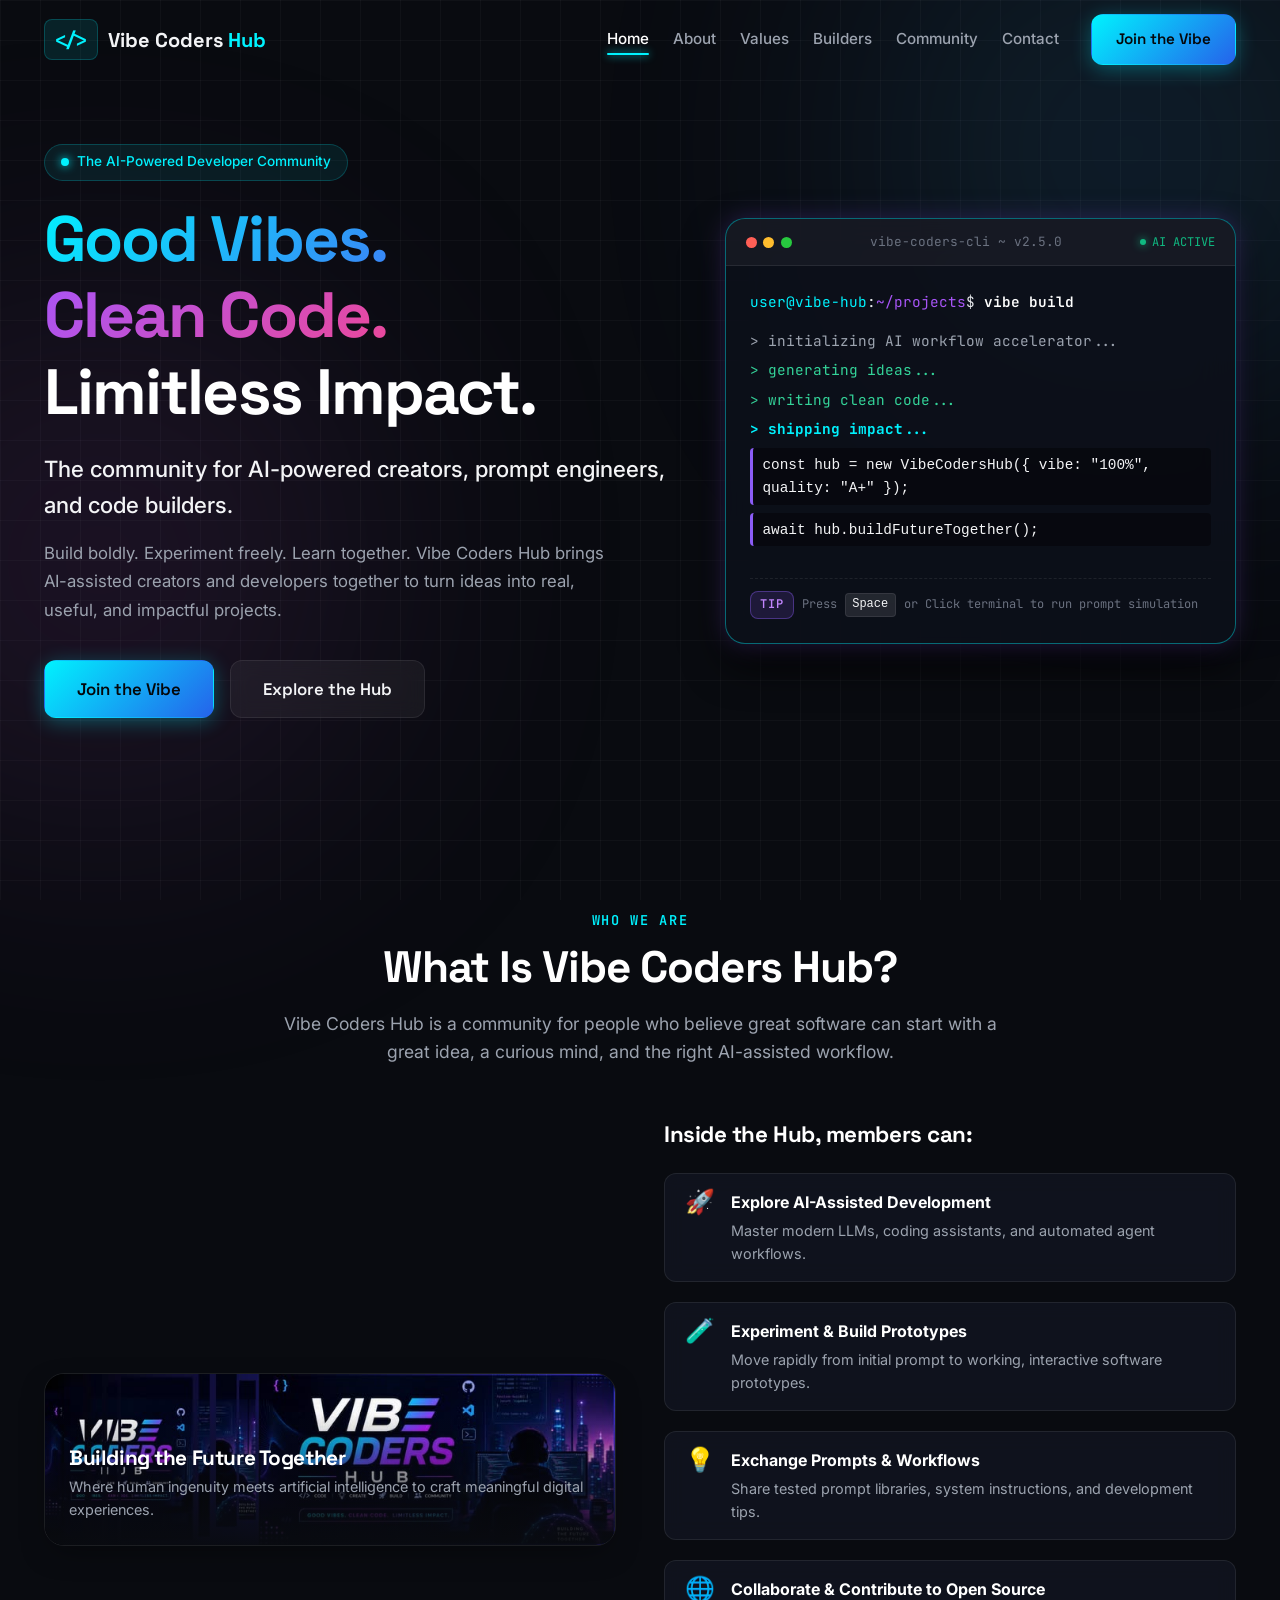
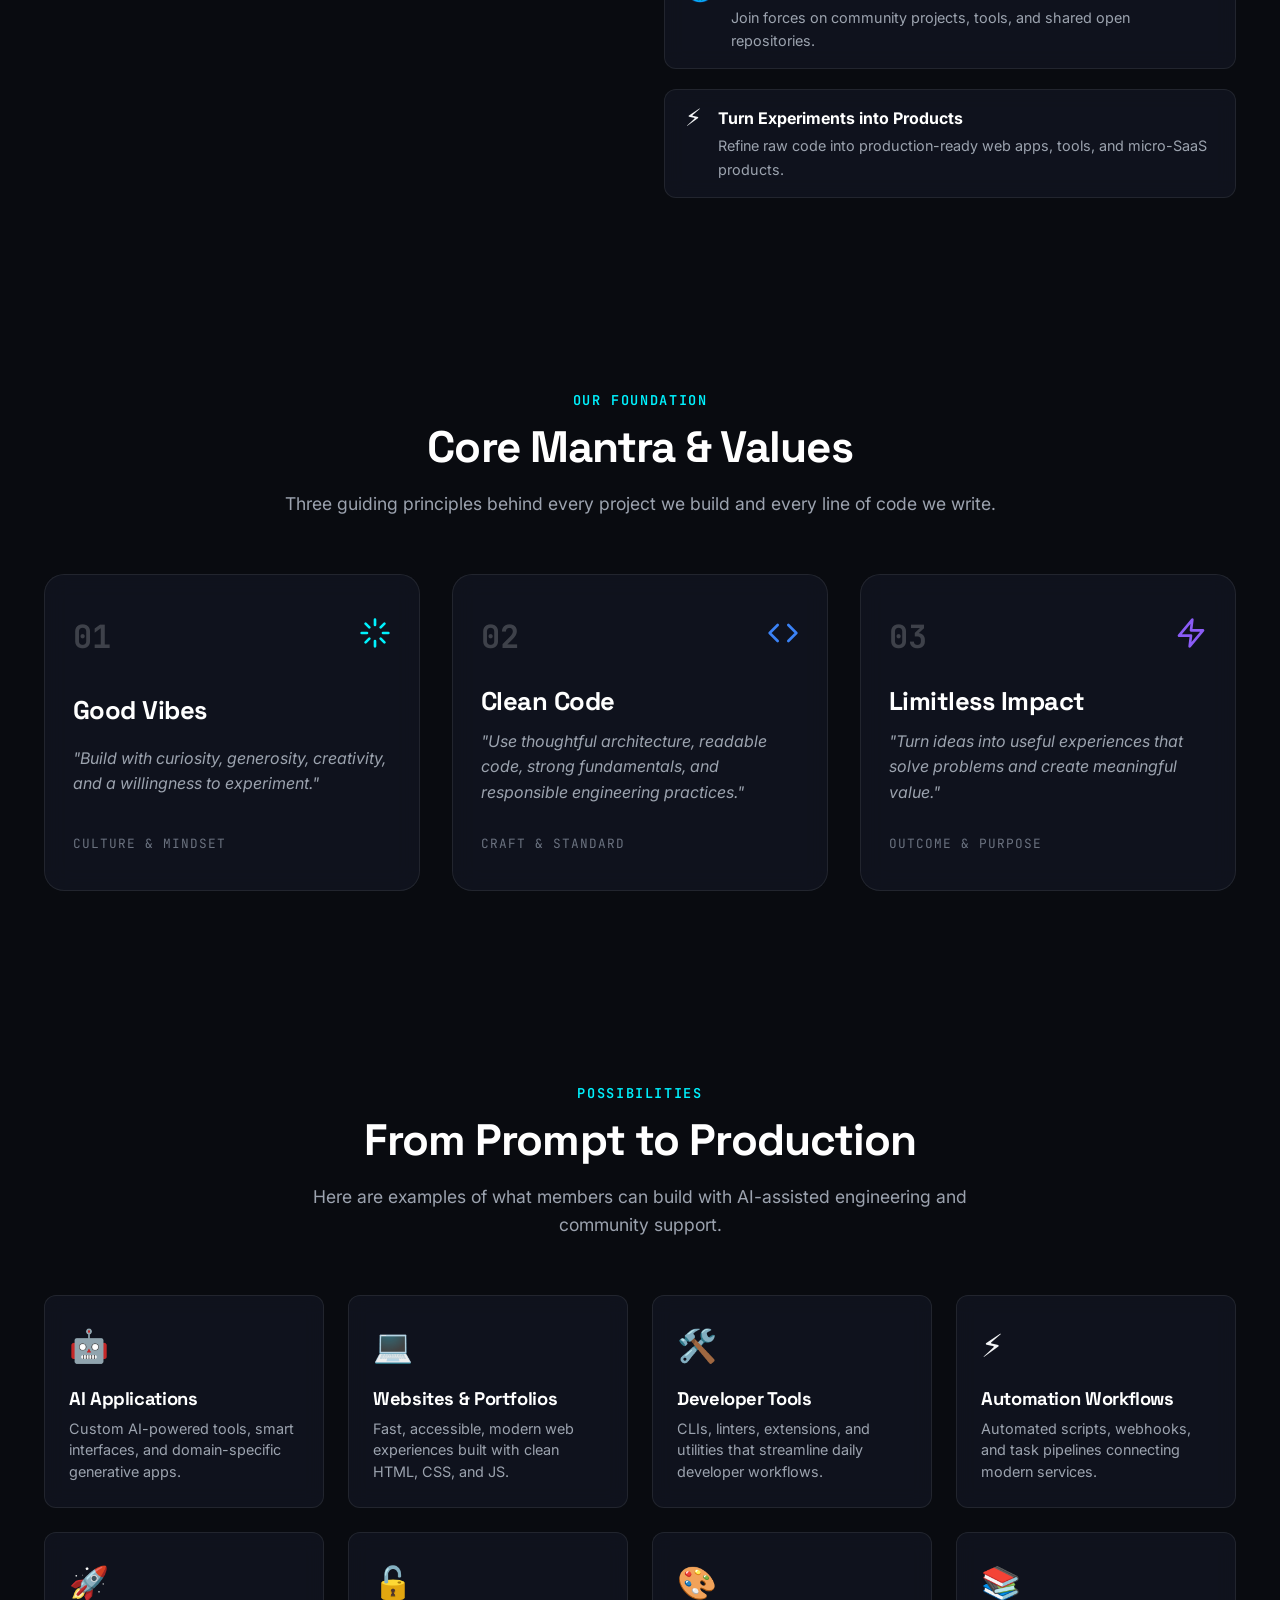
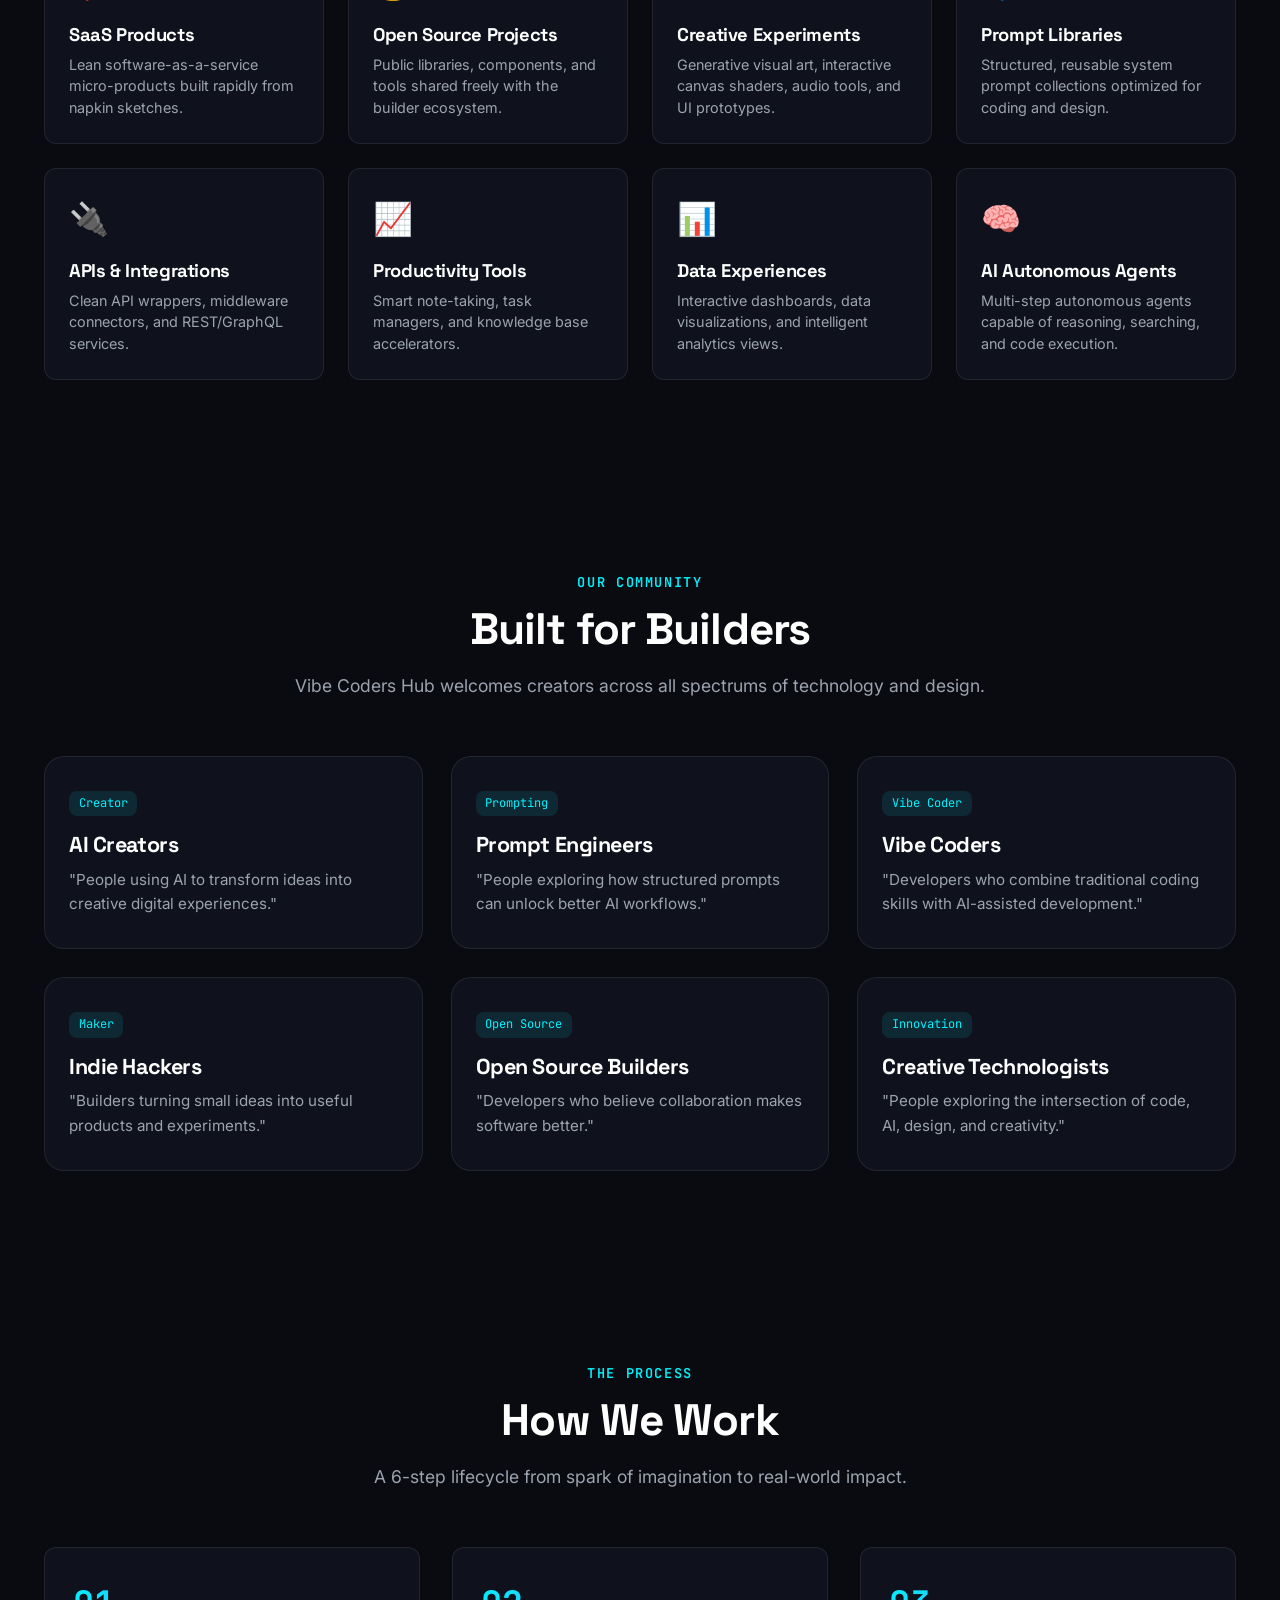
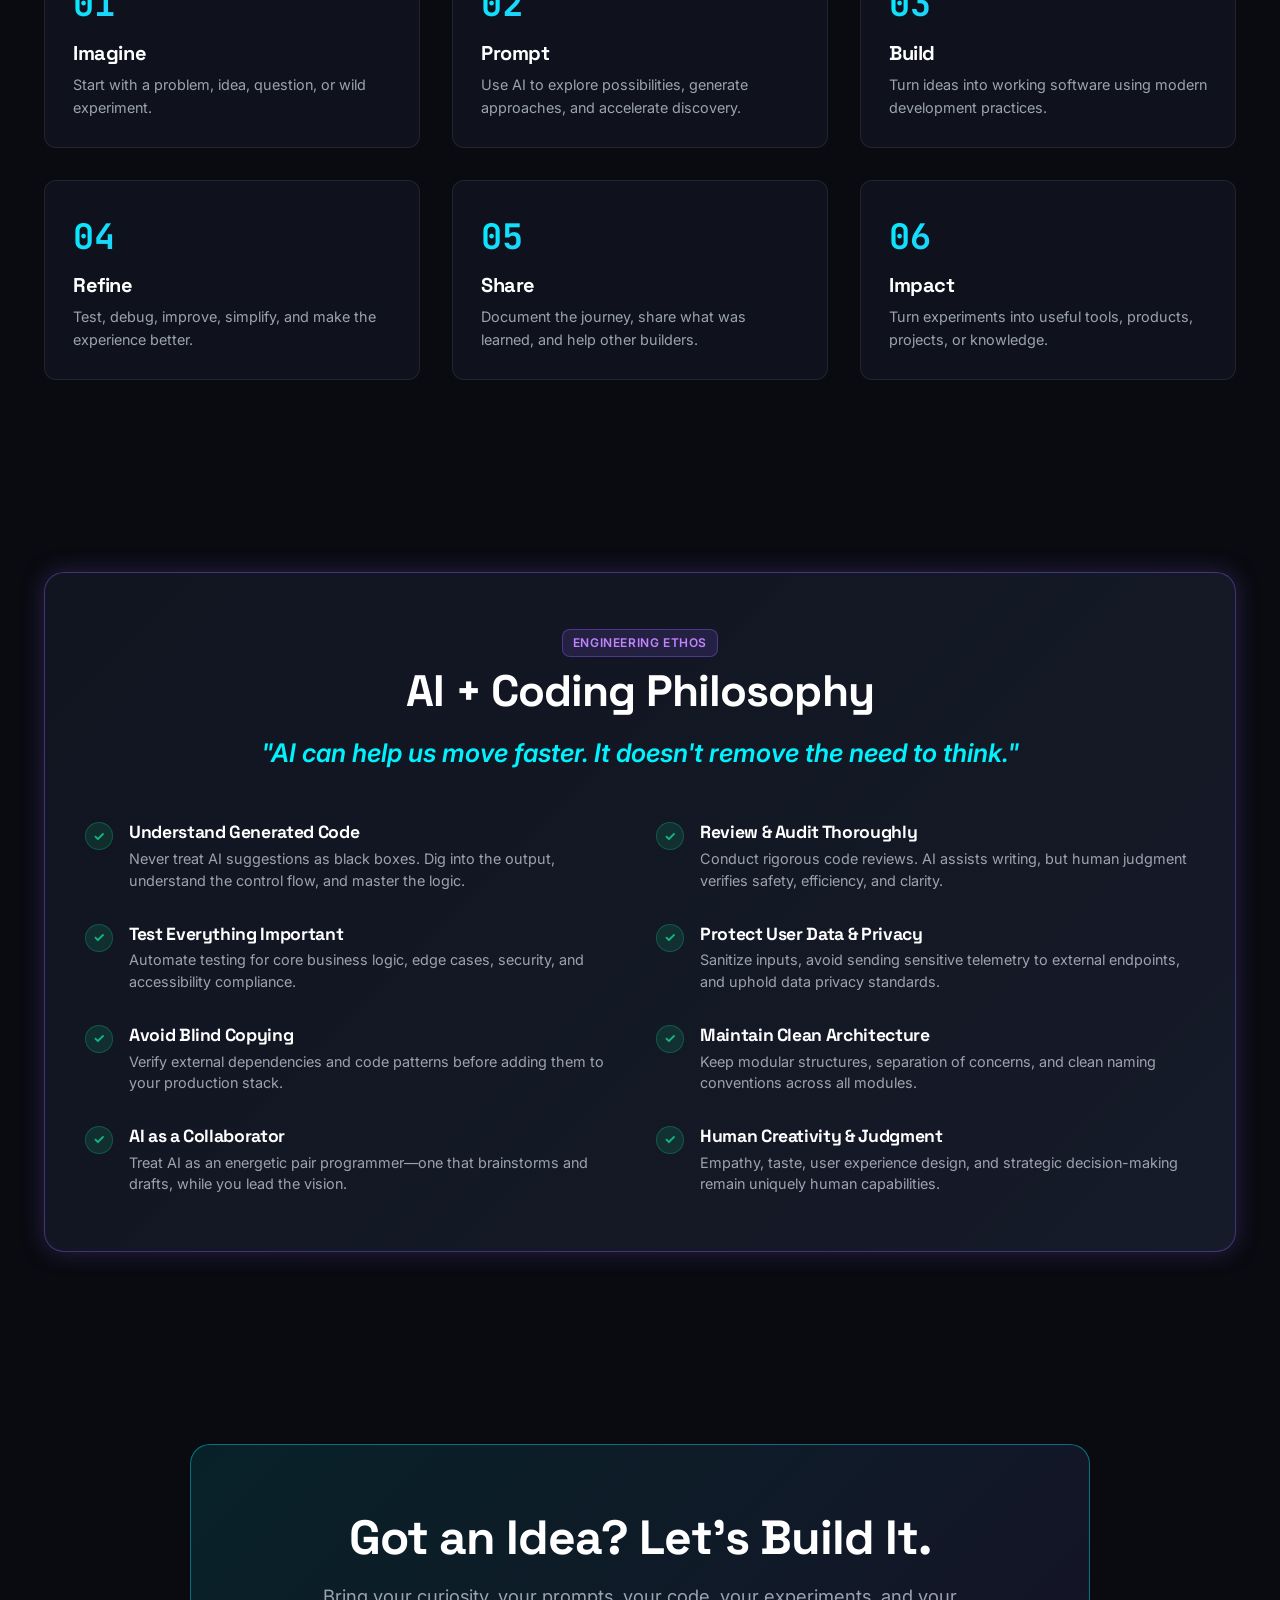
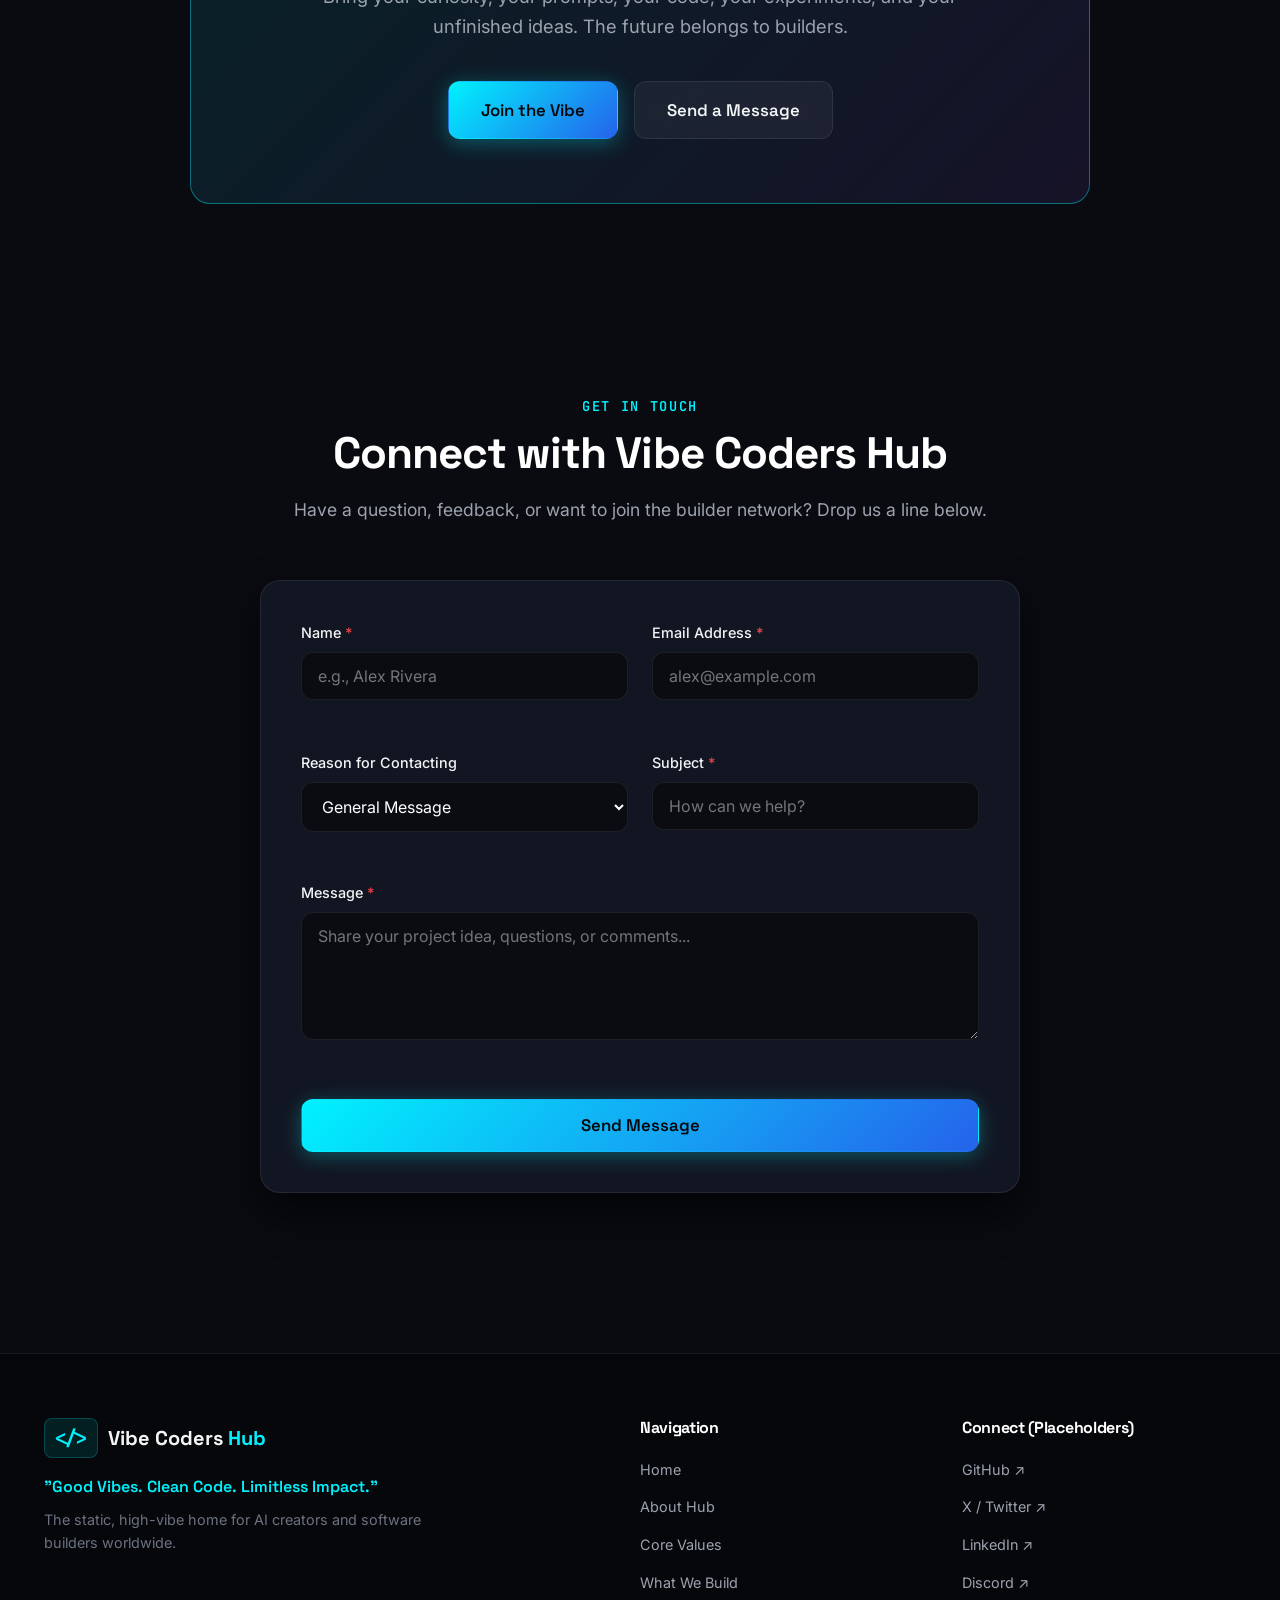
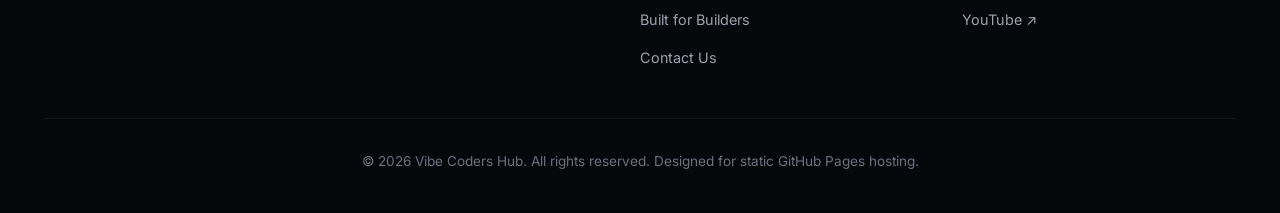
==== index.html @ 576fcf51 "feat: build responsive single-page website for Vibe Coders Hub Co-authored-by: joemrnice <148826159+" ====
<!DOCTYPE html>
<html lang="en">
<head>
  <meta charset="UTF-8">
  <meta name="viewport" content="width=device-width, initial-scale=1.0">

  <!-- Primary Meta Tags -->
  <title>Vibe Coders Hub — Good Vibes. Clean Code. Limitless Impact.</title>
  <meta name="title" content="Vibe Coders Hub — Good Vibes. Clean Code. Limitless Impact.">
  <meta name="description" content="Vibe Coders Hub is a community for AI-powered creators, prompt engineers, and code builders turning ideas into real-world digital projects.">
  <meta name="keywords" content="Vibe Coders Hub, AI developers, prompt engineers, vibe coding, AI creators, software builders, indie hackers, open source">
  <meta name="author" content="Vibe Coders Hub">
  <meta name="theme-color" content="#0d0f17">

  <!-- Canonical URL Placeholder -->
  <link rel="canonical" href="https://yourusername.github.io/vibe-coders-hub/">

  <!-- Open Graph / Facebook -->
  <meta property="og:type" content="website">
  <meta property="og:url" content="https://yourusername.github.io/vibe-coders-hub/">
  <meta property="og:title" content="Vibe Coders Hub — Good Vibes. Clean Code. Limitless Impact.">
  <meta property="og:description" content="Vibe Coders Hub is a community for AI-powered creators, prompt engineers, and code builders turning ideas into real-world digital projects.">
  <meta property="og:image" content="assets/images/coders.jpg">

  <!-- Twitter -->
  <meta property="twitter:card" content="summary_large_image">
  <meta property="twitter:url" content="https://yourusername.github.io/vibe-coders-hub/">
  <meta property="twitter:title" content="Vibe Coders Hub — Good Vibes. Clean Code. Limitless Impact.">
  <meta property="twitter:description" content="Vibe Coders Hub is a community for AI-powered creators, prompt engineers, and code builders turning ideas into real-world digital projects.">
  <meta property="twitter:image" content="assets/images/coders.jpg">

  <!-- Favicon -->
  <link rel="icon" type="image/svg+xml" href="assets/favicon/favicon.svg">

  <!-- Google Fonts: Space Grotesk, Inter, JetBrains Mono -->
  <link rel="preconnect" href="https://fonts.googleapis.com">
  <link rel="preconnect" href="https://fonts.gstatic.com" crossorigin>
  <link href="https://fonts.googleapis.com/css2?family=Inter:wght@300;400;500;600;700&family=JetBrains+Mono:wght@400;500;700&family=Space+Grotesk:wght@500;600;700&display=swap" rel="stylesheet">

  <!-- Main Stylesheet -->
  <link rel="stylesheet" href="css/style.css">
</head>
<body>
  <!-- Dynamic Background Grid & Ambient Glows -->
  <div class="bg-grid-overlay" aria-hidden="true"></div>
  <div class="glow-sphere glow-sphere-1" aria-hidden="true"></div>
  <div class="glow-sphere glow-sphere-2" aria-hidden="true"></div>

  <!-- Header / Navigation -->
  <header class="site-header" id="header">
    <div class="container nav-container">
      <a href="#home" class="brand-logo" aria-label="Vibe Coders Hub Home">
        <span class="logo-symbol">&lt;/&gt;</span>
        <span class="logo-text">Vibe Coders <span class="accent-text">Hub</span></span>
      </a>

      <button class="mobile-menu-toggle" id="menu-toggle" aria-expanded="false" aria-controls="main-nav" aria-label="Toggle navigation menu">
        <span class="hamburger-line"></span>
        <span class="hamburger-line"></span>
        <span class="hamburger-line"></span>
      </button>

      <nav class="main-nav" id="main-nav" aria-label="Main Navigation">
        <ul class="nav-list">
          <li><a href="#home" class="nav-link active">Home</a></li>
          <li><a href="#about" class="nav-link">About</a></li>
          <li><a href="#values" class="nav-link">Values</a></li>
          <li><a href="#builders" class="nav-link">Builders</a></li>
          <li><a href="#community" class="nav-link">Community</a></li>
          <li><a href="#contact" class="nav-link">Contact</a></li>
        </ul>
        <a href="#contact" class="btn btn-primary nav-cta">Join the Vibe</a>
      </nav>
    </div>
  </header>

  <main>
    <!-- Section 1: Hero -->
    <section class="hero-section" id="home">
      <div class="container hero-container">
        <div class="hero-content">
          <div class="badge-pill">
            <span class="badge-dot"></span>
            <span>The AI-Powered Developer Community</span>
          </div>
          <h1 class="hero-title">
            <span class="gradient-text">Good Vibes.</span><br>
            <span class="gradient-text-alt">Clean Code.</span><br>
            <span class="white-text">Limitless Impact.</span>
          </h1>
          <p class="hero-subheadline">
            The community for AI-powered creators, prompt engineers, and code builders.
          </p>
          <p class="hero-description">
            Build boldly. Experiment freely. Learn together. Vibe Coders Hub brings AI-assisted creators and developers together to turn ideas into real, useful, and impactful projects.
          </p>
          <div class="hero-actions">
            <a href="#contact" class="btn btn-primary btn-lg">Join the Vibe</a>
            <a href="#about" class="btn btn-secondary btn-lg">Explore the Hub</a>
          </div>
        </div>

        <div class="hero-visual">
          <div class="terminal-window" id="terminal-window">
            <div class="terminal-header">
              <div class="terminal-dots">
                <span class="dot dot-red"></span>
                <span class="dot dot-yellow"></span>
                <span class="dot dot-green"></span>
              </div>
              <div class="terminal-title">vibe-coders-cli ~ v2.5.0</div>
              <div class="terminal-status"><span class="pulse-icon"></span> AI ACTIVE</div>
            </div>
            <div class="terminal-body">
              <div class="terminal-line"><span class="prompt-user">user@vibe-hub</span>:<span class="prompt-path">~/projects</span>$ <span class="command-text" id="typed-command">vibe build</span></div>
              <div class="terminal-output" id="terminal-output">
                <p class="out-info">&gt; initializing AI workflow accelerator...</p>
                <p class="out-success">&gt; generating ideas...</p>
                <p class="out-success">&gt; writing clean code...</p>
                <p class="out-highlight">&gt; shipping impact...</p>
                <p class="out-code"><code>const hub = new VibeCodersHub({ vibe: "100%", quality: "A+" });</code></p>
                <p class="out-code"><code>await hub.buildFutureTogether();</code></p>
              </div>
              <div class="terminal-interactive-note">
                <span class="badge-tag">Tip</span> Press <kbd class="kbd">Space</kbd> or Click terminal to run prompt simulation
              </div>
            </div>
          </div>
        </div>
      </div>
    </section>

    <!-- Section 2: About / What Is Vibe Coders Hub? -->
    <section class="section about-section" id="about">
      <div class="container">
        <div class="section-header text-center">
          <span class="section-subtitle">WHO WE ARE</span>
          <h2 class="section-title">What Is Vibe Coders Hub?</h2>
          <p class="section-lead">
            Vibe Coders Hub is a community for people who believe great software can start with a great idea, a curious mind, and the right AI-assisted workflow.
          </p>
        </div>

        <div class="about-grid">
          <div class="about-banner-card">
            <img src="assets/images/coders.jpg" alt="Vibe Coders Hub community members building AI software together" class="about-image" loading="lazy">
            <div class="about-overlay-text">
              <h3>Building the Future Together</h3>
              <p>Where human ingenuity meets artificial intelligence to craft meaningful digital experiences.</p>
            </div>
          </div>

          <div class="about-features">
            <h3 class="about-features-title">Inside the Hub, members can:</h3>
            <ul class="features-list">
              <li class="feature-item">
                <span class="feature-icon" aria-hidden="true">🚀</span>
                <div>
                  <strong>Explore AI-Assisted Development</strong>
                  <p>Master modern LLMs, coding assistants, and automated agent workflows.</p>
                </div>
              </li>
              <li class="feature-item">
                <span class="feature-icon" aria-hidden="true">🧪</span>
                <div>
                  <strong>Experiment & Build Prototypes</strong>
                  <p>Move rapidly from initial prompt to working, interactive software prototypes.</p>
                </div>
              </li>
              <li class="feature-item">
                <span class="feature-icon" aria-hidden="true">💡</span>
                <div>
                  <strong>Exchange Prompts & Workflows</strong>
                  <p>Share tested prompt libraries, system instructions, and development tips.</p>
                </div>
              </li>
              <li class="feature-item">
                <span class="feature-icon" aria-hidden="true">🌐</span>
                <div>
                  <strong>Collaborate & Contribute to Open Source</strong>
                  <p>Join forces on community projects, tools, and shared open repositories.</p>
                </div>
              </li>
              <li class="feature-item">
                <span class="feature-icon" aria-hidden="true">⚡</span>
                <div>
                  <strong>Turn Experiments into Products</strong>
                  <p>Refine raw code into production-ready web apps, tools, and micro-SaaS products.</p>
                </div>
              </li>
            </ul>
          </div>
        </div>
      </div>
    </section>

    <!-- Section 3: Core Values -->
    <section class="section values-section" id="values">
      <div class="container">
        <div class="section-header text-center">
          <span class="section-subtitle">OUR FOUNDATION</span>
          <h2 class="section-title">Core Mantra & Values</h2>
          <p class="section-lead">Three guiding principles behind every project we build and every line of code we write.</p>
        </div>

        <div class="values-grid">
          <!-- Value 1: Good Vibes -->
          <div class="value-card value-vibes">
            <div class="value-card-header">
              <span class="value-number">01</span>
              <div class="value-icon-wrapper">
                <svg width="32" height="32" viewBox="0 0 24 24" fill="none" stroke="currentColor" stroke-width="2" stroke-linecap="round" stroke-linejoin="round" aria-hidden="true"><path d="M12 2v4M12 18v4M4.93 4.93l2.83 2.83M16.24 16.24l2.83 2.83M2 12h4M18 12h4M4.93 19.07l2.83-2.83M16.24 7.76l2.83-2.83"/></svg>
              </div>
            </div>
            <h3 class="value-title">Good Vibes</h3>
            <p class="value-description">
              "Build with curiosity, generosity, creativity, and a willingness to experiment."
            </p>
            <div class="value-tag">Culture & Mindset</div>
          </div>

          <!-- Value 2: Clean Code -->
          <div class="value-card value-code">
            <div class="value-card-header">
              <span class="value-number">02</span>
              <div class="value-icon-wrapper">
                <svg width="32" height="32" viewBox="0 0 24 24" fill="none" stroke="currentColor" stroke-width="2" stroke-linecap="round" stroke-linejoin="round" aria-hidden="true"><polyline points="16 18 22 12 16 6"/><polyline points="8 6 2 12 8 18"/></svg>
              </div>
            </div>
            <h3 class="value-title">Clean Code</h3>
            <p class="value-description">
              "Use thoughtful architecture, readable code, strong fundamentals, and responsible engineering practices."
            </p>
            <div class="value-tag">Craft & Standard</div>
          </div>

          <!-- Value 3: Limitless Impact -->
          <div class="value-card value-impact">
            <div class="value-card-header">
              <span class="value-number">03</span>
              <div class="value-icon-wrapper">
                <svg width="32" height="32" viewBox="0 0 24 24" fill="none" stroke="currentColor" stroke-width="2" stroke-linecap="round" stroke-linejoin="round" aria-hidden="true"><polygon points="13 2 3 14 12 14 11 22 21 10 12 10 13 2"/></svg>
              </div>
            </div>
            <h3 class="value-title">Limitless Impact</h3>
            <p class="value-description">
              "Turn ideas into useful experiences that solve problems and create meaningful value."
            </p>
            <div class="value-tag">Outcome & Purpose</div>
          </div>
        </div>
      </div>
    </section>

    <!-- Section 4: What We Build -->
    <section class="section build-section" id="what-we-build">
      <div class="container">
        <div class="section-header text-center">
          <span class="section-subtitle">POSSIBILITIES</span>
          <h2 class="section-title">From Prompt to Production</h2>
          <p class="section-lead">Here are examples of what members can build with AI-assisted engineering and community support.</p>
        </div>

        <div class="build-grid">
          <div class="build-card">
            <span class="build-icon">🤖</span>
            <h3 class="build-title">AI Applications</h3>
            <p class="build-desc">Custom AI-powered tools, smart interfaces, and domain-specific generative apps.</p>
          </div>

          <div class="build-card">
            <span class="build-icon">💻</span>
            <h3 class="build-title">Websites & Portfolios</h3>
            <p class="build-desc">Fast, accessible, modern web experiences built with clean HTML, CSS, and JS.</p>
          </div>

          <div class="build-card">
            <span class="build-icon">🛠️</span>
            <h3 class="build-title">Developer Tools</h3>
            <p class="build-desc">CLIs, linters, extensions, and utilities that streamline daily developer workflows.</p>
          </div>

          <div class="build-card">
            <span class="build-icon">⚡</span>
            <h3 class="build-title">Automation Workflows</h3>
            <p class="build-desc">Automated scripts, webhooks, and task pipelines connecting modern services.</p>
          </div>

          <div class="build-card">
            <span class="build-icon">🚀</span>
            <h3 class="build-title">SaaS Products</h3>
            <p class="build-desc">Lean software-as-a-service micro-products built rapidly from napkin sketches.</p>
          </div>

          <div class="build-card">
            <span class="build-icon">🔓</span>
            <h3 class="build-title">Open Source Projects</h3>
            <p class="build-desc">Public libraries, components, and tools shared freely with the builder ecosystem.</p>
          </div>

          <div class="build-card">
            <span class="build-icon">🎨</span>
            <h3 class="build-title">Creative Experiments</h3>
            <p class="build-desc">Generative visual art, interactive canvas shaders, audio tools, and UI prototypes.</p>
          </div>

          <div class="build-card">
            <span class="build-icon">📚</span>
            <h3 class="build-title">Prompt Libraries</h3>
            <p class="build-desc">Structured, reusable system prompt collections optimized for coding and design.</p>
          </div>

          <div class="build-card">
            <span class="build-icon">🔌</span>
            <h3 class="build-title">APIs & Integrations</h3>
            <p class="build-desc">Clean API wrappers, middleware connectors, and REST/GraphQL services.</p>
          </div>

          <div class="build-card">
            <span class="build-icon">📈</span>
            <h3 class="build-title">Productivity Tools</h3>
            <p class="build-desc">Smart note-taking, task managers, and knowledge base accelerators.</p>
          </div>

          <div class="build-card">
            <span class="build-icon">📊</span>
            <h3 class="build-title">Data Experiences</h3>
            <p class="build-desc">Interactive dashboards, data visualizations, and intelligent analytics views.</p>
          </div>

          <div class="build-card">
            <span class="build-icon">🧠</span>
            <h3 class="build-title">AI Autonomous Agents</h3>
            <p class="build-desc">Multi-step autonomous agents capable of reasoning, searching, and code execution.</p>
          </div>
        </div>
      </div>
    </section>

    <!-- Section 5: Who Is It For? / Community Personas -->
    <section class="section personas-section" id="builders">
      <div class="container">
        <div class="section-header text-center">
          <span class="section-subtitle">OUR COMMUNITY</span>
          <h2 class="section-title">Built for Builders</h2>
          <p class="section-lead">Vibe Coders Hub welcomes creators across all spectrums of technology and design.</p>
        </div>

        <div class="personas-grid">
          <div class="persona-card">
            <div class="persona-badge">Creator</div>
            <h3 class="persona-title">AI Creators</h3>
            <p class="persona-desc">"People using AI to transform ideas into creative digital experiences."</p>
          </div>

          <div class="persona-card">
            <div class="persona-badge">Prompting</div>
            <h3 class="persona-title">Prompt Engineers</h3>
            <p class="persona-desc">"People exploring how structured prompts can unlock better AI workflows."</p>
          </div>

          <div class="persona-card">
            <div class="persona-badge">Vibe Coder</div>
            <h3 class="persona-title">Vibe Coders</h3>
            <p class="persona-desc">"Developers who combine traditional coding skills with AI-assisted development."</p>
          </div>

          <div class="persona-card">
            <div class="persona-badge">Maker</div>
            <h3 class="persona-title">Indie Hackers</h3>
            <p class="persona-desc">"Builders turning small ideas into useful products and experiments."</p>
          </div>

          <div class="persona-card">
            <div class="persona-badge">Open Source</div>
            <h3 class="persona-title">Open Source Builders</h3>
            <p class="persona-desc">"Developers who believe collaboration makes software better."</p>
          </div>

          <div class="persona-card">
            <div class="persona-badge">Innovation</div>
            <h3 class="persona-title">Creative Technologists</h3>
            <p class="persona-desc">"People exploring the intersection of code, AI, design, and creativity."</p>
          </div>
        </div>
      </div>
    </section>

    <!-- Section 6: How We Work / Workflow -->
    <section class="section workflow-section" id="workflow">
      <div class="container">
        <div class="section-header text-center">
          <span class="section-subtitle">THE PROCESS</span>
          <h2 class="section-title">How We Work</h2>
          <p class="section-lead">A 6-step lifecycle from spark of imagination to real-world impact.</p>
        </div>

        <div class="workflow-timeline">
          <div class="workflow-step">
            <div class="step-num">01</div>
            <div class="step-content">
              <h3 class="step-title">Imagine</h3>
              <p class="step-desc">Start with a problem, idea, question, or wild experiment.</p>
            </div>
          </div>

          <div class="workflow-step">
            <div class="step-num">02</div>
            <div class="step-content">
              <h3 class="step-title">Prompt</h3>
              <p class="step-desc">Use AI to explore possibilities, generate approaches, and accelerate discovery.</p>
            </div>
          </div>

          <div class="workflow-step">
            <div class="step-num">03</div>
            <div class="step-content">
              <h3 class="step-title">Build</h3>
              <p class="step-desc">Turn ideas into working software using modern development practices.</p>
            </div>
          </div>

          <div class="workflow-step">
            <div class="step-num">04</div>
            <div class="step-content">
              <h3 class="step-title">Refine</h3>
              <p class="step-desc">Test, debug, improve, simplify, and make the experience better.</p>
            </div>
          </div>

          <div class="workflow-step">
            <div class="step-num">05</div>
            <div class="step-content">
              <h3 class="step-title">Share</h3>
              <p class="step-desc">Document the journey, share what was learned, and help other builders.</p>
            </div>
          </div>

          <div class="workflow-step">
            <div class="step-num">06</div>
            <div class="step-content">
              <h3 class="step-title">Impact</h3>
              <p class="step-desc">Turn experiments into useful tools, products, projects, or knowledge.</p>
            </div>
          </div>
        </div>
      </div>
    </section>

    <!-- Section 7: AI + Coding Philosophy -->
    <section class="section philosophy-section" id="philosophy">
      <div class="container">
        <div class="philosophy-box">
          <div class="philosophy-header text-center">
            <span class="badge-tag">ENGINEERING ETHOS</span>
            <h2 class="section-title mt-2">AI + Coding Philosophy</h2>
            <p class="philosophy-quote">"AI can help us move faster. It doesn't remove the need to think."</p>
          </div>

          <div class="philosophy-principles-grid">
            <div class="principle-item">
              <span class="principle-check">✓</span>
              <div>
                <h4>Understand Generated Code</h4>
                <p>Never treat AI suggestions as black boxes. Dig into the output, understand the control flow, and master the logic.</p>
              </div>
            </div>

            <div class="principle-item">
              <span class="principle-check">✓</span>
              <div>
                <h4>Review & Audit Thoroughly</h4>
                <p>Conduct rigorous code reviews. AI assists writing, but human judgment verifies safety, efficiency, and clarity.</p>
              </div>
            </div>

            <div class="principle-item">
              <span class="principle-check">✓</span>
              <div>
                <h4>Test Everything Important</h4>
                <p>Automate testing for core business logic, edge cases, security, and accessibility compliance.</p>
              </div>
            </div>

            <div class="principle-item">
              <span class="principle-check">✓</span>
              <div>
                <h4>Protect User Data & Privacy</h4>
                <p>Sanitize inputs, avoid sending sensitive telemetry to external endpoints, and uphold data privacy standards.</p>
              </div>
            </div>

            <div class="principle-item">
              <span class="principle-check">✓</span>
              <div>
                <h4>Avoid Blind Copying</h4>
                <p>Verify external dependencies and code patterns before adding them to your production stack.</p>
              </div>
            </div>

            <div class="principle-item">
              <span class="principle-check">✓</span>
              <div>
                <h4>Maintain Clean Architecture</h4>
                <p>Keep modular structures, separation of concerns, and clean naming conventions across all modules.</p>
              </div>
            </div>

            <div class="principle-item">
              <span class="principle-check">✓</span>
              <div>
                <h4>AI as a Collaborator</h4>
                <p>Treat AI as an energetic pair programmer—one that brainstorms and drafts, while you lead the vision.</p>
              </div>
            </div>

            <div class="principle-item">
              <span class="principle-check">✓</span>
              <div>
                <h4>Human Creativity & Judgment</h4>
                <p>Empathy, taste, user experience design, and strategic decision-making remain uniquely human capabilities.</p>
              </div>
            </div>
          </div>
        </div>
      </div>
    </section>

    <!-- Section 8: Community CTA -->
    <section class="section community-cta-section" id="community">
      <div class="container text-center">
        <div class="community-cta-card">
          <h2 class="cta-title">Got an Idea? Let's Build It.</h2>
          <p class="cta-lead">
            Bring your curiosity, your prompts, your code, your experiments, and your unfinished ideas. The future belongs to builders.
          </p>
          <div class="cta-buttons">
            <a href="#contact" class="btn btn-primary btn-lg">Join the Vibe</a>
            <a href="#contact" class="btn btn-secondary btn-lg">Send a Message</a>
          </div>
        </div>
      </div>
    </section>

    <!-- Section 9: Contact / Message Form -->
    <section class="section contact-section" id="contact">
      <div class="container">
        <div class="section-header text-center">
          <span class="section-subtitle">GET IN TOUCH</span>
          <h2 class="section-title">Connect with Vibe Coders Hub</h2>
          <p class="section-lead">Have a question, feedback, or want to join the builder network? Drop us a line below.</p>
        </div>

        <div class="contact-card-wrapper">
          <form class="contact-form" id="contact-form" action="https://formspree.io/f/YOUR_FORM_ID" method="POST" novalidate>
            <!-- Formspree Spam Protection Honeypot -->
            <input type="text" name="_gotcha" tabindex="-1" autocomplete="off" class="honeypot-field" aria-hidden="true">

            <div class="form-grid">
              <div class="form-group">
                <label for="name" class="form-label">Name <span class="required-star">*</span></label>
                <input type="text" id="name" name="name" class="form-input" placeholder="e.g., Alex Rivera" required aria-required="true">
                <span class="error-msg" id="name-error" aria-live="polite"></span>
              </div>

              <div class="form-group">
                <label for="email" class="form-label">Email Address <span class="required-star">*</span></label>
                <input type="email" id="email" name="email" class="form-input" placeholder="alex@example.com" required aria-required="true">
                <span class="error-msg" id="email-error" aria-live="polite"></span>
              </div>
            </div>

            <div class="form-grid">
              <div class="form-group">
                <label for="reason" class="form-label">Reason for Contacting</label>
                <select id="reason" name="reason" class="form-select">
                  <option value="General Message" selected>General Message</option>
                  <option value="Community">Community Inquiry</option>
                  <option value="Collaboration">Collaboration</option>
                  <option value="Project">Project Idea / Feedback</option>
                  <option value="Partnership">Partnership</option>
                  <option value="Other">Other</option>
                </select>
              </div>

              <div class="form-group">
                <label for="subject" class="form-label">Subject <span class="required-star">*</span></label>
                <input type="text" id="subject" name="subject" class="form-input" placeholder="How can we help?" required aria-required="true">
                <span class="error-msg" id="subject-error" aria-live="polite"></span>
              </div>
            </div>

            <div class="form-group">
              <label for="message" class="form-label">Message <span class="required-star">*</span></label>
              <textarea id="message" name="message" rows="5" class="form-textarea" placeholder="Share your project idea, questions, or comments..." required aria-required="true"></textarea>
              <span class="error-msg" id="message-error" aria-live="polite"></span>
            </div>

            <div class="form-submit-row">
              <button type="submit" class="btn btn-primary btn-lg btn-block" id="submit-btn">
                <span class="btn-text">Send Message</span>
                <span class="spinner" aria-hidden="true"></span>
              </button>
            </div>

            <!-- Form Status Alerts -->
            <div class="form-status form-status-success" id="form-success" role="alert" style="display: none;">
              <svg width="24" height="24" viewBox="0 0 24 24" fill="none" stroke="currentColor" stroke-width="2" class="status-icon"><path d="M22 11.08V12a10 10 0 1 1-5.93-9.14"/><polyline points="22 4 12 14.01 9 11.01"/></svg>
              <span>Message received! Thanks for reaching out — we'll be in touch soon.</span>
            </div>

            <div class="form-status form-status-error" id="form-error" role="alert" style="display: none;">
              <svg width="24" height="24" viewBox="0 0 24 24" fill="none" stroke="currentColor" stroke-width="2" class="status-icon"><circle cx="12" cy="12" r="10"/><line x1="12" y1="8" x2="12" y2="12"/><line x1="12" y1="16" x2="12.01" y2="16"/></svg>
              <span id="form-error-text">Unable to send message right now. Please check your network connection or try again.</span>
            </div>
          </form>
        </div>
      </div>
    </section>
  </main>

  <!-- Footer -->
  <footer class="site-footer">
    <div class="container">
      <div class="footer-top">
        <div class="footer-brand">
          <a href="#home" class="brand-logo" aria-label="Vibe Coders Hub Home">
            <span class="logo-symbol">&lt;/&gt;</span>
            <span class="logo-text">Vibe Coders <span class="accent-text">Hub</span></span>
          </a>
          <p class="footer-tagline">"Good Vibes. Clean Code. Limitless Impact."</p>
          <p class="footer-subtext">The static, high-vibe home for AI creators and software builders worldwide.</p>
        </div>

        <div class="footer-links-group">
          <h4 class="footer-heading">Navigation</h4>
          <ul class="footer-links">
            <li><a href="#home">Home</a></li>
            <li><a href="#about">About Hub</a></li>
            <li><a href="#values">Core Values</a></li>
            <li><a href="#what-we-build">What We Build</a></li>
            <li><a href="#builders">Built for Builders</a></li>
            <li><a href="#contact">Contact Us</a></li>
          </ul>
        </div>

        <div class="footer-links-group">
          <h4 class="footer-heading">Connect (Placeholders)</h4>
          <ul class="footer-links">
            <li><a href="https://github.com" target="_blank" rel="noopener noreferrer">GitHub ↗</a></li>
            <li><a href="https://x.com" target="_blank" rel="noopener noreferrer">X / Twitter ↗</a></li>
            <li><a href="https://linkedin.com" target="_blank" rel="noopener noreferrer">LinkedIn ↗</a></li>
            <li><a href="https://discord.com" target="_blank" rel="noopener noreferrer">Discord ↗</a></li>
            <li><a href="https://youtube.com" target="_blank" rel="noopener noreferrer">YouTube ↗</a></li>
          </ul>
        </div>
      </div>

      <div class="footer-bottom text-center">
        <p>&copy; <span id="current-year">2025</span> Vibe Coders Hub. All rights reserved. Designed for static GitHub Pages hosting.</p>
      </div>
    </div>
  </footer>

  <!-- Main JavaScript File -->
  <script src="js/script.js" defer></script>
</body>
</html>
---- css/style.css ----
/* ==========================================================================
   Vibe Coders Hub — Production CSS Architecture
   Theme: Dark-first, Electric Cyan / Indigo / Purple Cyber Glow
   ========================================================================== */

/* --------------------------------------------------------------------------
   1. Design Tokens / Custom Properties
   -------------------------------------------------------------------------- */
:root {
  /* Color Palette */
  --bg-dark: #090b10;
  --bg-card: rgba(18, 22, 34, 0.75);
  --bg-card-hover: rgba(28, 34, 52, 0.85);
  --bg-card-solid: #121622;
  --bg-header: rgba(9, 11, 16, 0.85);

  --text-primary: #f3f4f6;
  --text-secondary: #9ca3af;
  --text-muted: #6b7280;

  --accent-cyan: #00f2fe;
  --accent-blue: #3b82f6;
  --accent-purple: #8b5cf6;
  --accent-pink: #ec4899;

  --border-subtle: rgba(255, 255, 255, 0.08);
  --border-active: rgba(0, 242, 254, 0.4);
  --border-purple: rgba(139, 92, 246, 0.4);

  /* Typography */
  --font-heading: 'Space Grotesk', system-ui, -apple-system, sans-serif;
  --font-body: 'Inter', system-ui, -apple-system, sans-serif;
  --font-mono: 'JetBrains Mono', monospace;

  /* Spacing & Layout */
  --container-max: 1240px;
  --header-height: 80px;
  --radius-sm: 8px;
  --radius-md: 12px;
  --radius-lg: 20px;
  --radius-full: 9999px;

  /* Shadows & Glows */
  --glow-cyan: 0 0 25px rgba(0, 242, 254, 0.25);
  --glow-purple: 0 0 25px rgba(139, 92, 246, 0.25);
  --glow-subtle: 0 10px 30px -10px rgba(0, 0, 0, 0.5);

  /* Transitions */
  --transition-fast: 0.2s cubic-bezier(0.4, 0, 0.2, 1);
  --transition-smooth: 0.35s cubic-bezier(0.4, 0, 0.2, 1);
}

/* --------------------------------------------------------------------------
   2. Reset & Core Base Styles
   -------------------------------------------------------------------------- */
*, *::before, *::after {
  box-sizing: border-box;
  margin: 0;
  padding: 0;
}

html {
  scroll-behavior: smooth;
  font-size: 16px;
  color-scheme: dark;
}

body {
  background-color: var(--bg-dark);
  color: var(--text-primary);
  font-family: var(--font-body);
  line-height: 1.6;
  overflow-x: hidden;
  -webkit-font-smoothing: antialiased;
  -moz-osx-font-smoothing: grayscale;
  min-height: 100vh;
  position: relative;
}

img {
  max-width: 100%;
  height: auto;
  display: block;
}

a {
  color: inherit;
  text-decoration: none;
  transition: color var(--transition-fast);
}

button, input, select, textarea {
  font-family: inherit;
  font-size: inherit;
}

/* Accessibility Focus States */
:focus-visible {
  outline: 2px solid var(--accent-cyan);
  outline-offset: 4px;
}

/* Typography Helpers */
h1, h2, h3, h4, h5, h6 {
  font-family: var(--font-heading);
  line-height: 1.2;
  letter-spacing: -0.02em;
}

.text-center { text-align: center; }
.mt-2 { margin-top: 0.5rem; }

.gradient-text {
  background: linear-gradient(135deg, var(--accent-cyan), var(--accent-blue));
  -webkit-background-clip: text;
  -webkit-text-fill-color: transparent;
}

.gradient-text-alt {
  background: linear-gradient(135deg, #a855f7, var(--accent-pink));
  -webkit-background-clip: text;
  -webkit-text-fill-color: transparent;
}

.white-text {
  color: #ffffff;
}

.accent-text {
  color: var(--accent-cyan);
}

/* Layout Container */
.container {
  width: 100%;
  max-width: var(--container-max);
  margin-left: auto;
  margin-right: auto;
  padding-left: 1.5rem;
  padding-right: 1.5rem;
}

/* Background Visual Effects */
.bg-grid-overlay {
  position: fixed;
  inset: 0;
  background-image:
    linear-gradient(to right, rgba(255, 255, 255, 0.03) 1px, transparent 1px),
    linear-gradient(to bottom, rgba(255, 255, 255, 0.03) 1px, transparent 1px);
  background-size: 40px 40px;
  pointer-events: none;
  z-index: -2;
}

.glow-sphere {
  position: fixed;
  width: 500px;
  height: 500px;
  border-radius: 50%;
  filter: blur(140px);
  opacity: 0.15;
  pointer-events: none;
  z-index: -1;
}

.glow-sphere-1 {
  top: -100px;
  right: -100px;
  background: radial-gradient(circle, var(--accent-cyan), var(--accent-purple));
}

.glow-sphere-2 {
  bottom: 10%;
  left: -150px;
  background: radial-gradient(circle, var(--accent-purple), var(--accent-pink));
}

/* --------------------------------------------------------------------------
   3. Buttons & Badges
   -------------------------------------------------------------------------- */
.btn {
  display: inline-flex;
  align-items: center;
  justify-content: center;
  padding: 0.75rem 1.5rem;
  font-family: var(--font-heading);
  font-weight: 600;
  font-size: 0.95rem;
  border-radius: var(--radius-md);
  border: 1px solid transparent;
  cursor: pointer;
  transition: all var(--transition-fast);
  white-space: nowrap;
}

.btn-primary {
  background: linear-gradient(135deg, var(--accent-cyan), #2563eb);
  color: #05070a;
  box-shadow: 0 4px 20px rgba(0, 242, 254, 0.3);
}

.btn-primary:hover {
  transform: translateY(-2px);
  box-shadow: 0 6px 28px rgba(0, 242, 254, 0.5);
  color: #000;
}

.btn-secondary {
  background: rgba(255, 255, 255, 0.05);
  color: var(--text-primary);
  border: 1px solid var(--border-subtle);
  backdrop-filter: blur(10px);
}

.btn-secondary:hover {
  background: rgba(255, 255, 255, 0.12);
  border-color: rgba(255, 255, 255, 0.25);
  transform: translateY(-2px);
}

.btn-lg {
  padding: 0.9rem 2rem;
  font-size: 1.05rem;
}

.btn-block {
  width: 100%;
}

.badge-pill {
  display: inline-flex;
  align-items: center;
  gap: 0.5rem;
  padding: 0.4rem 1rem;
  background: rgba(0, 242, 254, 0.08);
  border: 1px solid rgba(0, 242, 254, 0.2);
  border-radius: var(--radius-full);
  font-size: 0.85rem;
  color: var(--accent-cyan);
  font-weight: 500;
  margin-bottom: 1.25rem;
}

.badge-dot {
  width: 8px;
  height: 8px;
  background-color: var(--accent-cyan);
  border-radius: 50%;
  box-shadow: 0 0 10px var(--accent-cyan);
}

.badge-tag {
  display: inline-block;
  padding: 0.2rem 0.6rem;
  background: rgba(139, 92, 246, 0.15);
  border: 1px solid var(--border-purple);
  color: #c084fc;
  border-radius: var(--radius-sm);
  font-size: 0.75rem;
  font-weight: 600;
  text-transform: uppercase;
  letter-spacing: 0.05em;
}

/* --------------------------------------------------------------------------
   4. Header & Navigation
   -------------------------------------------------------------------------- */
.site-header {
  position: fixed;
  top: 0;
  left: 0;
  width: 100%;
  height: var(--header-height);
  z-index: 1000;
  transition: background-color var(--transition-fast), backdrop-filter var(--transition-fast), border-color var(--transition-fast);
  border-bottom: 1px solid transparent;
}

.site-header.scrolled {
  background-color: var(--bg-header);
  backdrop-filter: blur(16px);
  -webkit-backdrop-filter: blur(16px);
  border-bottom-color: var(--border-subtle);
  box-shadow: 0 10px 30px rgba(0, 0, 0, 0.5);
}

.nav-container {
  display: flex;
  align-items: center;
  justify-content: space-between;
  height: 100%;
}

.brand-logo {
  display: flex;
  align-items: center;
  gap: 0.6rem;
  font-family: var(--font-heading);
  font-weight: 700;
  font-size: 1.25rem;
}

.logo-symbol {
  font-family: var(--font-mono);
  color: var(--accent-cyan);
  background: rgba(0, 242, 254, 0.1);
  padding: 0.2rem 0.5rem;
  border-radius: var(--radius-sm);
  border: 1px solid rgba(0, 242, 254, 0.2);
}

.main-nav {
  display: flex;
  align-items: center;
  gap: 2rem;
}

.nav-list {
  display: flex;
  align-items: center;
  gap: 1.5rem;
  list-style: none;
}

.nav-link {
  font-size: 0.95rem;
  color: var(--text-secondary);
  font-weight: 500;
  position: relative;
  padding: 0.4rem 0;
}

.nav-link:hover, .nav-link.active {
  color: #ffffff;
}

.nav-link.active::after {
  content: '';
  position: absolute;
  bottom: 0;
  left: 0;
  width: 100%;
  height: 2px;
  background: var(--accent-cyan);
  border-radius: var(--radius-full);
  box-shadow: 0 0 8px var(--accent-cyan);
}

.mobile-menu-toggle {
  display: none;
  background: none;
  border: none;
  cursor: pointer;
  padding: 0.5rem;
  z-index: 1001;
}

.hamburger-line {
  display: block;
  width: 24px;
  height: 2px;
  margin: 5px 0;
  background-color: var(--text-primary);
  transition: all var(--transition-fast);
  border-radius: 2px;
}

/* --------------------------------------------------------------------------
   5. Hero Section & Terminal Visual
   -------------------------------------------------------------------------- */
.hero-section {
  padding-top: calc(var(--header-height) + 4rem);
  padding-bottom: 6rem;
  min-height: 90vh;
  display: flex;
  align-items: center;
}

.hero-container {
  display: grid;
  grid-template-columns: 1.1fr 0.9fr;
  gap: 3.5rem;
  align-items: center;
}

.hero-title {
  font-size: clamp(2.5rem, 5vw, 4.2rem);
  font-weight: 700;
  letter-spacing: -0.03em;
  margin-bottom: 1.25rem;
}

.hero-subheadline {
  font-size: clamp(1.15rem, 2vw, 1.4rem);
  color: var(--text-primary);
  font-weight: 500;
  margin-bottom: 1rem;
}

.hero-description {
  font-size: 1.05rem;
  color: var(--text-secondary);
  max-width: 580px;
  margin-bottom: 2.25rem;
  line-height: 1.7;
}

.hero-actions {
  display: flex;
  gap: 1rem;
  flex-wrap: wrap;
}

/* Developer Terminal Visual */
.terminal-window {
  background: rgba(13, 16, 26, 0.9);
  border: 1px solid var(--border-active);
  border-radius: var(--radius-lg);
  box-shadow: var(--glow-purple), 0 20px 40px rgba(0, 0, 0, 0.8);
  overflow: hidden;
  backdrop-filter: blur(20px);
  cursor: pointer;
  transition: border-color var(--transition-fast), transform var(--transition-fast);
}

.terminal-window:hover {
  border-color: var(--accent-cyan);
  transform: translateY(-4px);
}

.terminal-header {
  background: rgba(255, 255, 255, 0.04);
  padding: 0.8rem 1.25rem;
  display: flex;
  align-items: center;
  justify-content: space-between;
  border-bottom: 1px solid var(--border-subtle);
}

.terminal-dots {
  display: flex;
  gap: 0.4rem;
}

.dot {
  width: 11px;
  height: 11px;
  border-radius: 50%;
}

.dot-red { background-color: #ff5f56; }
.dot-yellow { background-color: #ffbd2e; }
.dot-green { background-color: #27c93f; }

.terminal-title {
  font-family: var(--font-mono);
  font-size: 0.8rem;
  color: var(--text-muted);
}

.terminal-status {
  font-family: var(--font-mono);
  font-size: 0.75rem;
  color: #10b981;
  display: flex;
  align-items: center;
  gap: 0.35rem;
}

.pulse-icon {
  width: 6px;
  height: 6px;
  background-color: #10b981;
  border-radius: 50%;
  box-shadow: 0 0 8px #10b981;
  animation: pulse 1.8s infinite;
}

@keyframes pulse {
  0% { opacity: 0.4; transform: scale(0.9); }
  50% { opacity: 1; transform: scale(1.2); }
  100% { opacity: 0.4; transform: scale(0.9); }
}

.terminal-body {
  padding: 1.5rem;
  font-family: var(--font-mono);
  font-size: 0.9rem;
  min-height: 280px;
  display: flex;
  flex-direction: column;
  justify-content: space-between;
}

.terminal-line {
  color: #e5e7eb;
  margin-bottom: 1rem;
}

.prompt-user { color: var(--accent-cyan); }
.prompt-path { color: #a855f7; }
.command-text { color: #ffffff; font-weight: 600; }

.terminal-output p {
  margin-bottom: 0.5rem;
  line-height: 1.5;
}

.out-info { color: var(--text-secondary); }
.out-success { color: #34d399; }
.out-highlight { color: var(--accent-cyan); font-weight: 700; }
.out-code {
  background: rgba(0, 0, 0, 0.4);
  padding: 0.3rem 0.6rem;
  border-radius: 4px;
  border-left: 3px solid var(--accent-purple);
  margin-top: 0.4rem;
  color: #f3f4f6;
}

.terminal-interactive-note {
  margin-top: 1.5rem;
  padding-top: 0.75rem;
  border-top: 1px dashed var(--border-subtle);
  font-size: 0.75rem;
  color: var(--text-muted);
  display: flex;
  align-items: center;
  gap: 0.5rem;
}

.kbd {
  background: rgba(255, 255, 255, 0.1);
  padding: 0.1rem 0.4rem;
  border-radius: 4px;
  border: 1px solid var(--border-subtle);
  color: var(--text-primary);
}

/* --------------------------------------------------------------------------
   6. General Section Styling
   -------------------------------------------------------------------------- */
.section {
  padding: 6rem 0;
  position: relative;
}

.section-header {
  max-width: 720px;
  margin-left: auto;
  margin-right: auto;
  margin-bottom: 3.5rem;
}

.section-subtitle {
  font-family: var(--font-mono);
  font-size: 0.85rem;
  color: var(--accent-cyan);
  letter-spacing: 0.12em;
  text-transform: uppercase;
  margin-bottom: 0.6rem;
  display: block;
  font-weight: 600;
}

.section-title {
  font-size: clamp(2rem, 3.5vw, 2.75rem);
  font-weight: 700;
  color: #ffffff;
  margin-bottom: 1rem;
}

.section-lead {
  font-size: 1.1rem;
  color: var(--text-secondary);
}

/* --------------------------------------------------------------------------
   7. About Section
   -------------------------------------------------------------------------- */
.about-grid {
  display: grid;
  grid-template-columns: 1fr 1fr;
  gap: 3rem;
  align-items: center;
}

.about-banner-card {
  position: relative;
  border-radius: var(--radius-lg);
  overflow: hidden;
  border: 1px solid var(--border-subtle);
  box-shadow: var(--glow-subtle);
}

.about-image {
  width: 100%;
  height: 100%;
  object-fit: cover;
  transition: transform var(--transition-smooth);
}

.about-banner-card:hover .about-image {
  transform: scale(1.03);
}

.about-overlay-text {
  position: absolute;
  bottom: 0;
  inset-x: 0;
  background: linear-gradient(to top, rgba(9, 11, 16, 0.95), transparent);
  padding: 2rem 1.5rem 1.5rem;
}

.about-overlay-text h3 {
  font-size: 1.3rem;
  color: #ffffff;
  margin-bottom: 0.3rem;
}

.about-overlay-text p {
  font-size: 0.9rem;
  color: var(--text-secondary);
}

.about-features-title {
  font-size: 1.4rem;
  margin-bottom: 1.5rem;
  color: #ffffff;
}

.features-list {
  list-style: none;
  display: flex;
  flex-direction: column;
  gap: 1.25rem;
}

.feature-item {
  display: flex;
  align-items: flex-start;
  gap: 1rem;
  background: var(--bg-card);
  padding: 1rem 1.25rem;
  border-radius: var(--radius-md);
  border: 1px solid var(--border-subtle);
  backdrop-filter: blur(10px);
}

.feature-icon {
  font-size: 1.5rem;
  line-height: 1;
}

.feature-item strong {
  display: block;
  color: #ffffff;
  font-size: 1rem;
  margin-bottom: 0.2rem;
}

.feature-item p {
  font-size: 0.9rem;
  color: var(--text-secondary);
}

/* --------------------------------------------------------------------------
   8. Core Values Section
   -------------------------------------------------------------------------- */
.values-grid {
  display: grid;
  grid-template-columns: repeat(3, 1fr);
  gap: 2rem;
}

.value-card {
  background: var(--bg-card);
  border: 1px solid var(--border-subtle);
  border-radius: var(--radius-lg);
  padding: 2.25rem 1.75rem;
  position: relative;
  backdrop-filter: blur(12px);
  transition: all var(--transition-smooth);
  display: flex;
  flex-direction: column;
  justify-content: space-between;
}

.value-card:hover {
  transform: translateY(-6px);
  box-shadow: 0 15px 35px rgba(0, 0, 0, 0.5);
}

.value-vibes:hover { border-color: var(--accent-cyan); box-shadow: var(--glow-cyan); }
.value-code:hover { border-color: var(--accent-blue); box-shadow: 0 0 25px rgba(59, 130, 246, 0.25); }
.value-impact:hover { border-color: var(--accent-purple); box-shadow: var(--glow-purple); }

.value-card-header {
  display: flex;
  align-items: center;
  justify-content: space-between;
  margin-bottom: 1.5rem;
}

.value-number {
  font-family: var(--font-mono);
  font-size: 2rem;
  font-weight: 700;
  color: rgba(255, 255, 255, 0.2);
}

.value-icon-wrapper {
  color: var(--accent-cyan);
}

.value-vibes .value-icon-wrapper { color: var(--accent-cyan); }
.value-code .value-icon-wrapper { color: var(--accent-blue); }
.value-impact .value-icon-wrapper { color: var(--accent-purple); }

.value-title {
  font-size: 1.6rem;
  color: #ffffff;
  margin-bottom: 0.75rem;
}

.value-description {
  font-size: 1rem;
  color: var(--text-secondary);
  font-style: italic;
  margin-bottom: 1.75rem;
  line-height: 1.6;
}

.value-tag {
  font-family: var(--font-mono);
  font-size: 0.8rem;
  color: var(--text-muted);
  text-transform: uppercase;
  letter-spacing: 0.08em;
}

/* --------------------------------------------------------------------------
   9. What We Build Section
   -------------------------------------------------------------------------- */
.build-grid {
  display: grid;
  grid-template-columns: repeat(auto-fill, minmax(260px, 1fr));
  gap: 1.5rem;
}

.build-card {
  background: var(--bg-card);
  border: 1px solid var(--border-subtle);
  border-radius: var(--radius-md);
  padding: 1.5rem;
  transition: all var(--transition-fast);
  backdrop-filter: blur(10px);
}

.build-card:hover {
  background: var(--bg-card-hover);
  border-color: var(--border-active);
  transform: translateY(-3px);
}

.build-icon {
  font-size: 2rem;
  display: block;
  margin-bottom: 1rem;
}

.build-title {
  font-size: 1.15rem;
  color: #ffffff;
  margin-bottom: 0.5rem;
}

.build-desc {
  font-size: 0.9rem;
  color: var(--text-secondary);
  line-height: 1.5;
}

/* --------------------------------------------------------------------------
   10. Who Is It For / Personas
   -------------------------------------------------------------------------- */
.personas-grid {
  display: grid;
  grid-template-columns: repeat(3, 1fr);
  gap: 1.75rem;
}

.persona-card {
  background: var(--bg-card);
  border: 1px solid var(--border-subtle);
  border-radius: var(--radius-lg);
  padding: 2rem 1.5rem;
  position: relative;
  transition: all var(--transition-smooth);
}

.persona-card:hover {
  border-color: var(--border-purple);
  transform: translateY(-4px);
  box-shadow: var(--glow-purple);
}

.persona-badge {
  display: inline-block;
  font-family: var(--font-mono);
  font-size: 0.75rem;
  color: var(--accent-cyan);
  background: rgba(0, 242, 254, 0.1);
  padding: 0.2rem 0.6rem;
  border-radius: var(--radius-sm);
  margin-bottom: 1rem;
}

.persona-title {
  font-size: 1.35rem;
  color: #ffffff;
  margin-bottom: 0.6rem;
}

.persona-desc {
  font-size: 0.95rem;
  color: var(--text-secondary);
  line-height: 1.6;
}

/* --------------------------------------------------------------------------
   11. How We Work / Workflow
   -------------------------------------------------------------------------- */
.workflow-timeline {
  display: grid;
  grid-template-columns: repeat(3, 1fr);
  gap: 2rem;
}

.workflow-step {
  background: var(--bg-card);
  border: 1px solid var(--border-subtle);
  border-radius: var(--radius-md);
  padding: 1.75rem;
  position: relative;
  transition: border-color var(--transition-fast);
}

.workflow-step:hover {
  border-color: var(--accent-cyan);
}

.step-num {
  font-family: var(--font-mono);
  font-size: 2.2rem;
  font-weight: 700;
  background: linear-gradient(135deg, var(--accent-cyan), var(--accent-purple));
  -webkit-background-clip: text;
  -webkit-text-fill-color: transparent;
  margin-bottom: 0.5rem;
}

.step-title {
  font-size: 1.25rem;
  color: #ffffff;
  margin-bottom: 0.5rem;
}

.step-desc {
  font-size: 0.9rem;
  color: var(--text-secondary);
}

/* --------------------------------------------------------------------------
   12. AI + Coding Philosophy Section
   -------------------------------------------------------------------------- */
.philosophy-box {
  background: linear-gradient(135deg, rgba(18, 22, 34, 0.9), rgba(28, 34, 52, 0.7));
  border: 1px solid var(--border-purple);
  border-radius: var(--radius-lg);
  padding: 3.5rem 2.5rem;
  box-shadow: var(--glow-purple);
}

.philosophy-quote {
  font-size: clamp(1.2rem, 2.5vw, 1.6rem);
  color: var(--accent-cyan);
  font-weight: 600;
  font-style: italic;
  margin-top: 1rem;
}

.philosophy-principles-grid {
  display: grid;
  grid-template-columns: repeat(2, 1fr);
  gap: 2rem;
  margin-top: 3rem;
}

.principle-item {
  display: flex;
  align-items: flex-start;
  gap: 1rem;
}

.principle-check {
  display: inline-flex;
  align-items: center;
  justify-content: center;
  width: 28px;
  height: 28px;
  background: rgba(16, 185, 129, 0.15);
  color: #10b981;
  border: 1px solid rgba(16, 185, 129, 0.3);
  border-radius: 50%;
  font-weight: 700;
  font-size: 0.85rem;
  flex-shrink: 0;
}

.principle-item h4 {
  font-size: 1.1rem;
  color: #ffffff;
  margin-bottom: 0.3rem;
}

.principle-item p {
  font-size: 0.9rem;
  color: var(--text-secondary);
  line-height: 1.5;
}

/* --------------------------------------------------------------------------
   13. Community CTA & Contact Form
   -------------------------------------------------------------------------- */
.community-cta-card {
  background: linear-gradient(135deg, rgba(0, 242, 254, 0.1), rgba(139, 92, 246, 0.1));
  border: 1px solid var(--border-active);
  border-radius: var(--radius-lg);
  padding: 4rem 2rem;
  max-width: 900px;
  margin: 0 auto;
}

.cta-title {
  font-size: clamp(2rem, 4vw, 3rem);
  color: #ffffff;
  margin-bottom: 1rem;
}

.cta-lead {
  font-size: 1.15rem;
  color: var(--text-secondary);
  max-width: 680px;
  margin: 0 auto 2.5rem;
}

.cta-buttons {
  display: flex;
  justify-content: center;
  gap: 1rem;
  flex-wrap: wrap;
}

/* Contact Form */
.contact-card-wrapper {
  max-width: 760px;
  margin: 0 auto;
  background: var(--bg-card-solid);
  border: 1px solid var(--border-subtle);
  border-radius: var(--radius-lg);
  padding: 2.5rem;
  box-shadow: 0 20px 40px rgba(0, 0, 0, 0.6);
}

.contact-form {
  display: flex;
  flex-direction: column;
  gap: 1.5rem;
}

.honeypot-field {
  display: none !important;
}

.form-grid {
  display: grid;
  grid-template-columns: 1fr 1fr;
  gap: 1.5rem;
}

.form-group {
  display: flex;
  flex-direction: column;
  gap: 0.5rem;
}

.form-label {
  font-size: 0.9rem;
  font-weight: 500;
  color: var(--text-primary);
}

.required-star {
  color: #ef4444;
}

.form-input, .form-select, .form-textarea {
  width: 100%;
  background: rgba(9, 11, 16, 0.8);
  border: 1px solid var(--border-subtle);
  border-radius: var(--radius-md);
  padding: 0.8rem 1rem;
  color: #ffffff;
  transition: border-color var(--transition-fast), box-shadow var(--transition-fast);
}

.form-input:focus, .form-select:focus, .form-textarea:focus {
  border-color: var(--accent-cyan);
  outline: none;
  box-shadow: 0 0 10px rgba(0, 242, 254, 0.2);
}

.form-select option {
  background: #121622;
  color: #ffffff;
}

.error-msg {
  font-size: 0.8rem;
  color: #f87171;
  min-height: 1.2rem;
}

.form-submit-row {
  margin-top: 0.5rem;
}

/* Spinner for submit button */
.spinner {
  display: none;
  width: 18px;
  height: 18px;
  border: 2px solid rgba(0,0,0,0.3);
  border-radius: 50%;
  border-top-color: #000;
  animation: spin 0.8s linear infinite;
  margin-left: 0.5rem;
}

@keyframes spin {
  to { transform: rotate(360deg); }
}

.btn-loading .spinner {
  display: inline-block;
}

.btn-loading .btn-text {
  opacity: 0.8;
}

.form-status {
  padding: 1rem 1.25rem;
  border-radius: var(--radius-md);
  display: flex;
  align-items: center;
  gap: 0.75rem;
  font-size: 0.95rem;
  margin-top: 1rem;
}

.form-status-success {
  background: rgba(16, 185, 129, 0.15);
  border: 1px solid rgba(16, 185, 129, 0.4);
  color: #34d399;
}

.form-status-error {
  background: rgba(239, 68, 68, 0.15);
  border: 1px solid rgba(239, 68, 68, 0.4);
  color: #f87171;
}

/* --------------------------------------------------------------------------
   14. Footer
   -------------------------------------------------------------------------- */
.site-footer {
  background: #05070a;
  border-top: 1px solid var(--border-subtle);
  padding-top: 4rem;
  padding-bottom: 2.5rem;
  margin-top: 4rem;
}

.footer-top {
  display: grid;
  grid-template-columns: 2fr 1fr 1fr;
  gap: 3rem;
  margin-bottom: 3rem;
}

.footer-brand .brand-logo {
  margin-bottom: 1rem;
}

.footer-tagline {
  font-family: var(--font-heading);
  font-weight: 600;
  color: var(--accent-cyan);
  margin-bottom: 0.5rem;
}

.footer-subtext {
  font-size: 0.9rem;
  color: var(--text-muted);
  max-width: 400px;
}

.footer-heading {
  font-size: 1rem;
  color: #ffffff;
  margin-bottom: 1.25rem;
}

.footer-links {
  list-style: none;
  display: flex;
  flex-direction: column;
  gap: 0.75rem;
}

.footer-links a {
  font-size: 0.9rem;
  color: var(--text-secondary);
}

.footer-links a:hover {
  color: var(--accent-cyan);
}

.footer-bottom {
  padding-top: 2rem;
  border-top: 1px solid rgba(255, 255, 255, 0.05);
  font-size: 0.85rem;
  color: var(--text-muted);
}

/* --------------------------------------------------------------------------
   15. Reveal Animations on Scroll
   -------------------------------------------------------------------------- */
.reveal-on-scroll {
  opacity: 0;
  transform: translateY(30px);
  transition: opacity 0.6s cubic-bezier(0.16, 1, 0.3, 1), transform 0.6s cubic-bezier(0.16, 1, 0.3, 1);
}

.reveal-on-scroll.revealed {
  opacity: 1;
  transform: translateY(0);
}

/* --------------------------------------------------------------------------
   16. Responsive Media Queries
   -------------------------------------------------------------------------- */
@media (max-width: 1024px) {
  .hero-container {
    grid-template-columns: 1fr;
    gap: 2.5rem;
  }

  .about-grid {
    grid-template-columns: 1fr;
  }

  .values-grid, .personas-grid, .workflow-timeline {
    grid-template-columns: repeat(2, 1fr);
  }

  .philosophy-principles-grid {
    grid-template-columns: 1fr;
  }

  .footer-top {
    grid-template-columns: 1fr 1fr;
  }
}

@media (max-width: 768px) {
  .mobile-menu-toggle {
    display: block;
  }

  .main-nav {
    position: fixed;
    top: var(--header-height);
    left: 0;
    width: 100%;
    background: rgba(9, 11, 16, 0.98);
    backdrop-filter: blur(20px);
    border-bottom: 1px solid var(--border-subtle);
    flex-direction: column;
    padding: 2rem 1.5rem;
    gap: 1.5rem;
    transform: translateY(-150%);
    opacity: 0;
    visibility: hidden;
    transition: all var(--transition-smooth);
  }

  .main-nav.nav-open {
    transform: translateY(0);
    opacity: 1;
    visibility: visible;
  }

  .nav-list {
    flex-direction: column;
    gap: 1.25rem;
    width: 100%;
    text-align: center;
  }

  .nav-cta {
    width: 100%;
  }

  .values-grid, .personas-grid, .workflow-timeline {
    grid-template-columns: 1fr;
  }

  .form-grid {
    grid-template-columns: 1fr;
  }

  .contact-card-wrapper {
    padding: 1.5rem;
  }

  .footer-top {
    grid-template-columns: 1fr;
    gap: 2rem;
  }
}

/* Accessibility: Reduced Motion Support */
@media (prefers-reduced-motion: reduce) {
  *, *::before, *::after {
    animation-duration: 0.01ms !important;
    animation-iteration-count: 1 !important;
    transition-duration: 0.01ms !important;
    scroll-behavior: auto !important;
  }

  .pulse-icon {
    animation: none;
  }

  .reveal-on-scroll {
    opacity: 1 !important;
    transform: none !important;
  }
}
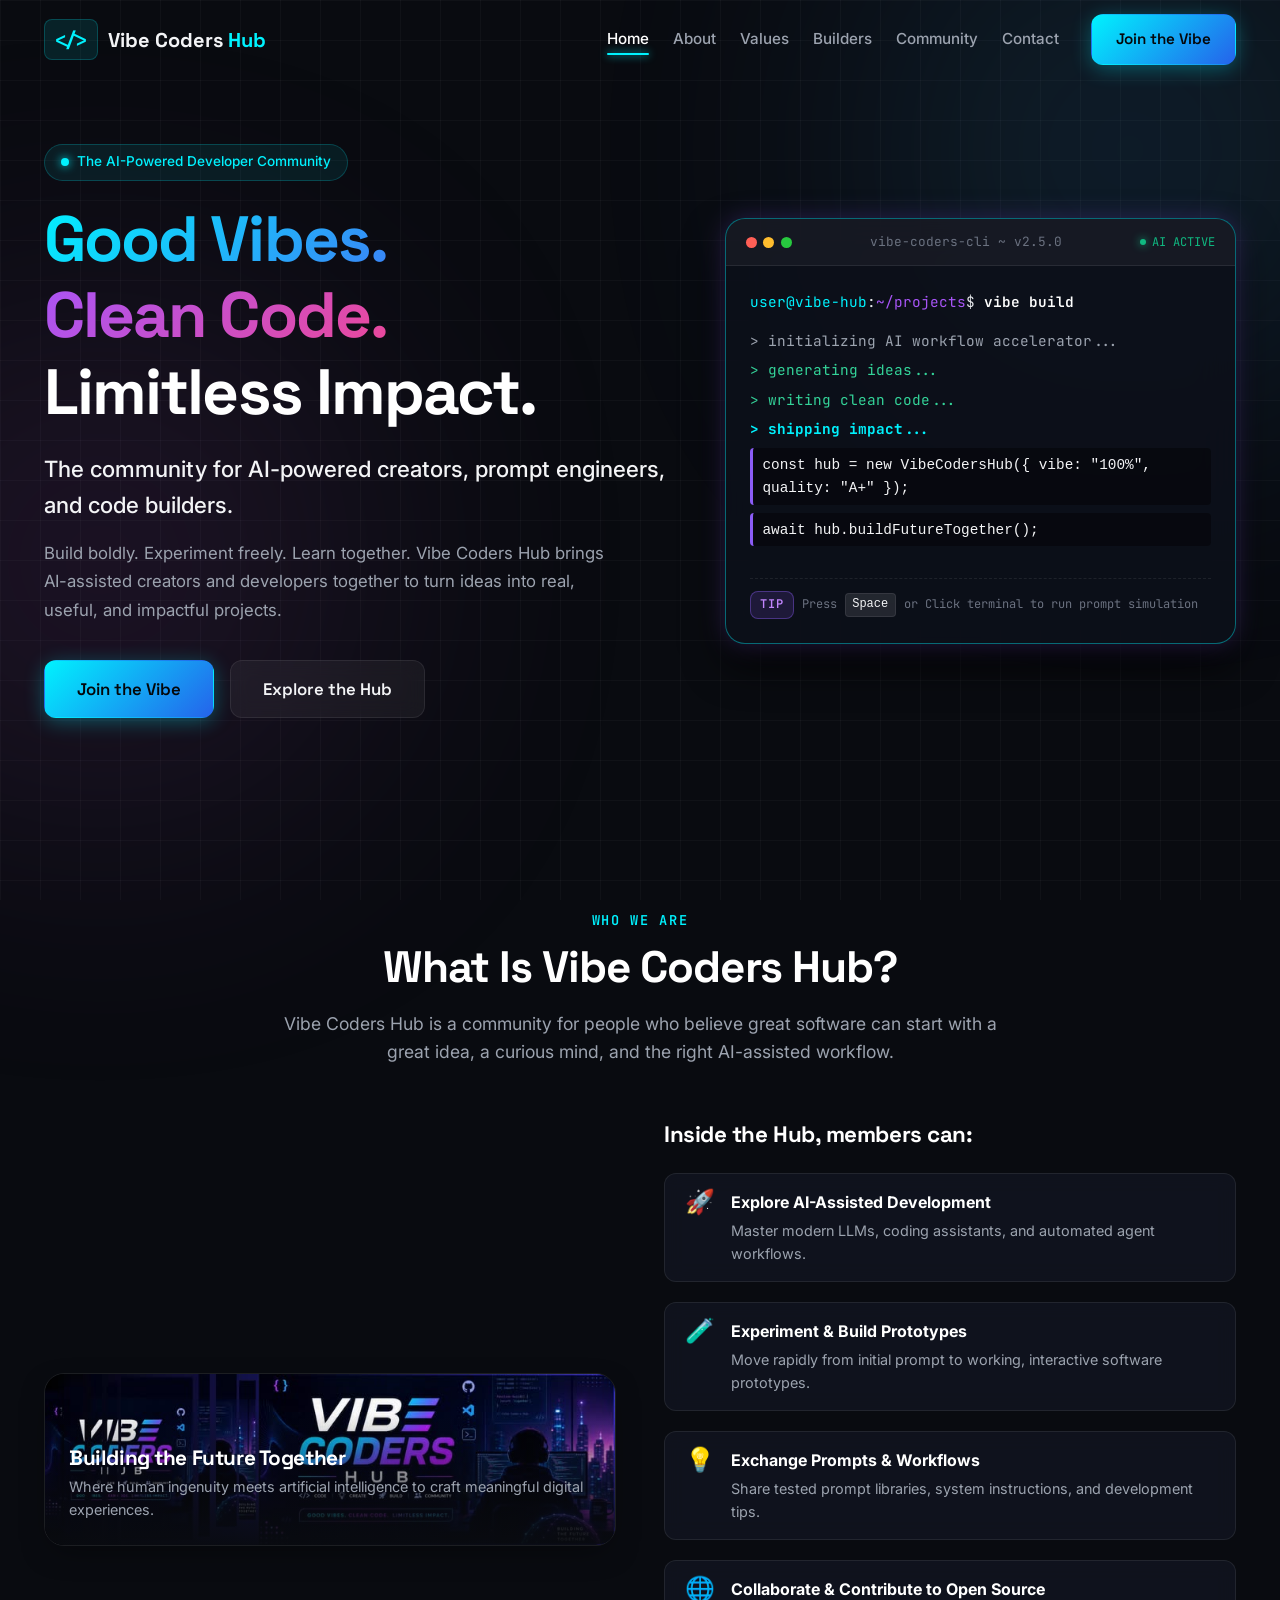
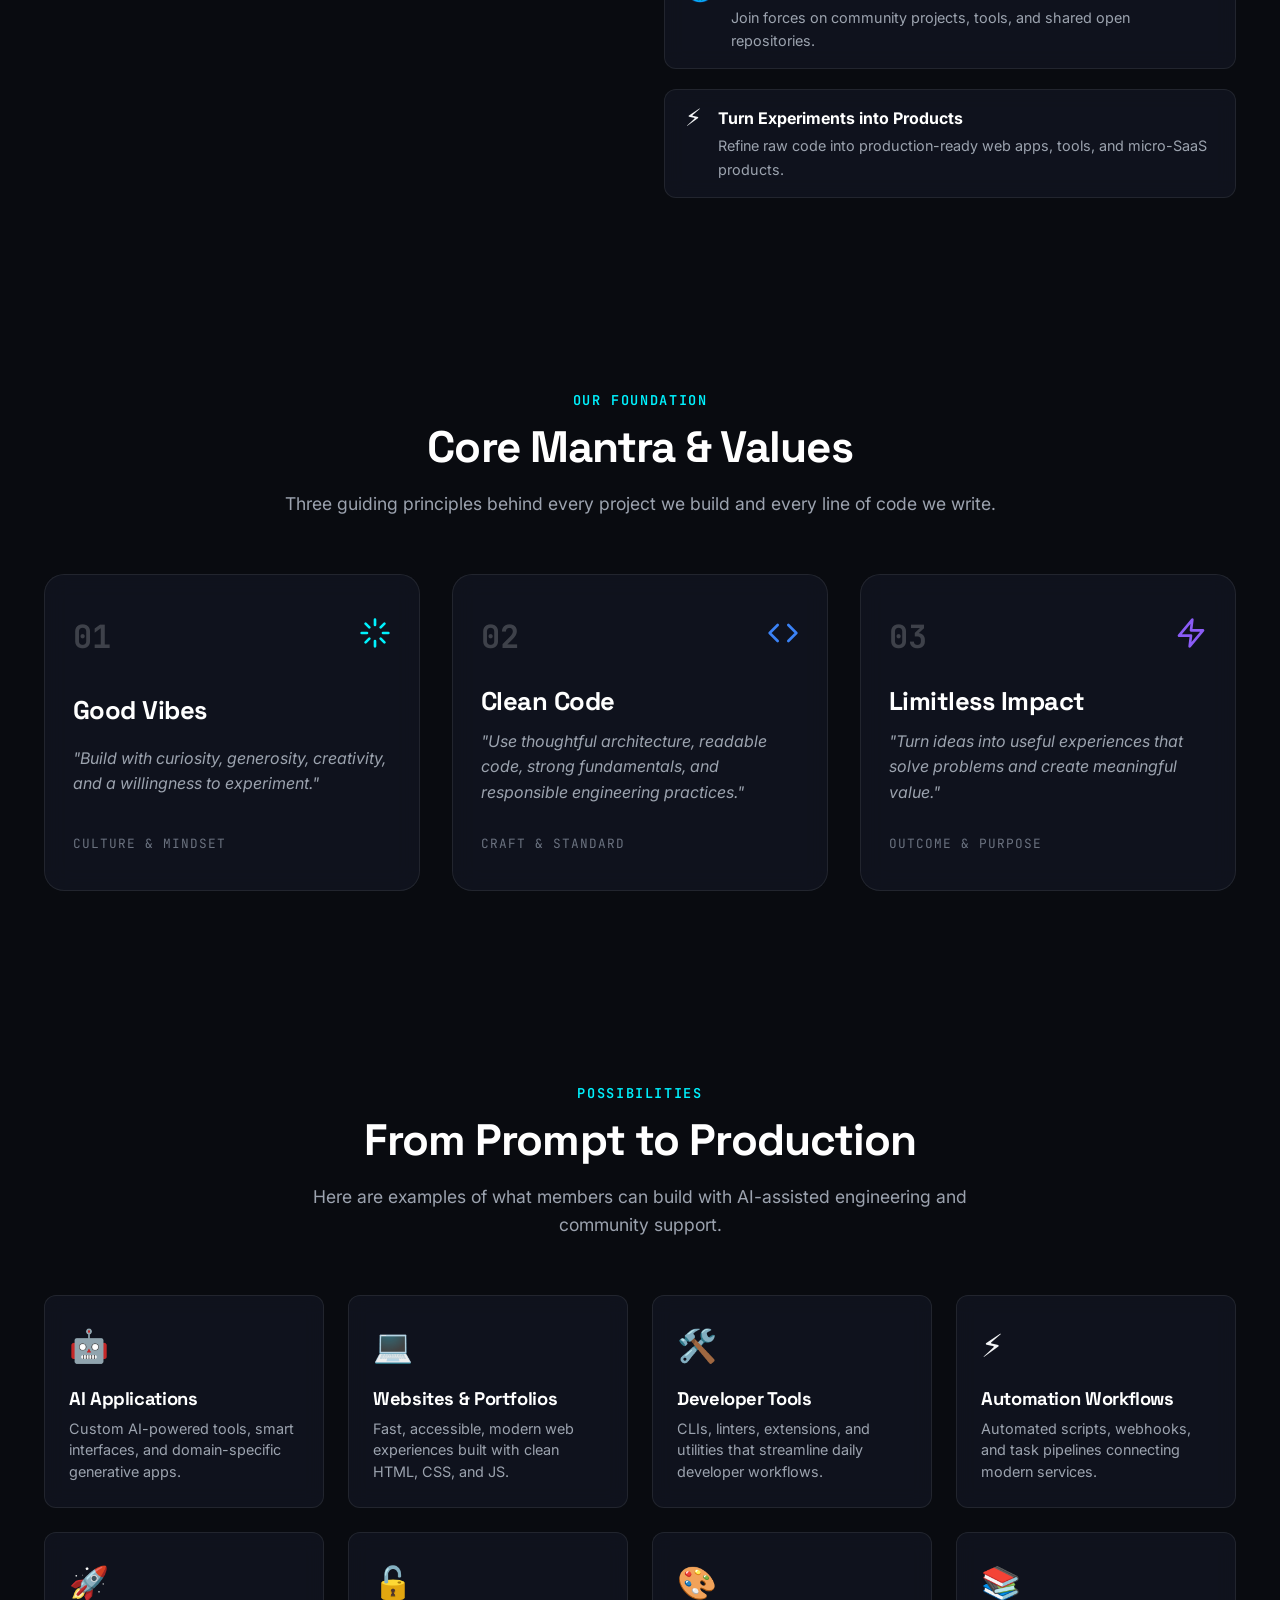
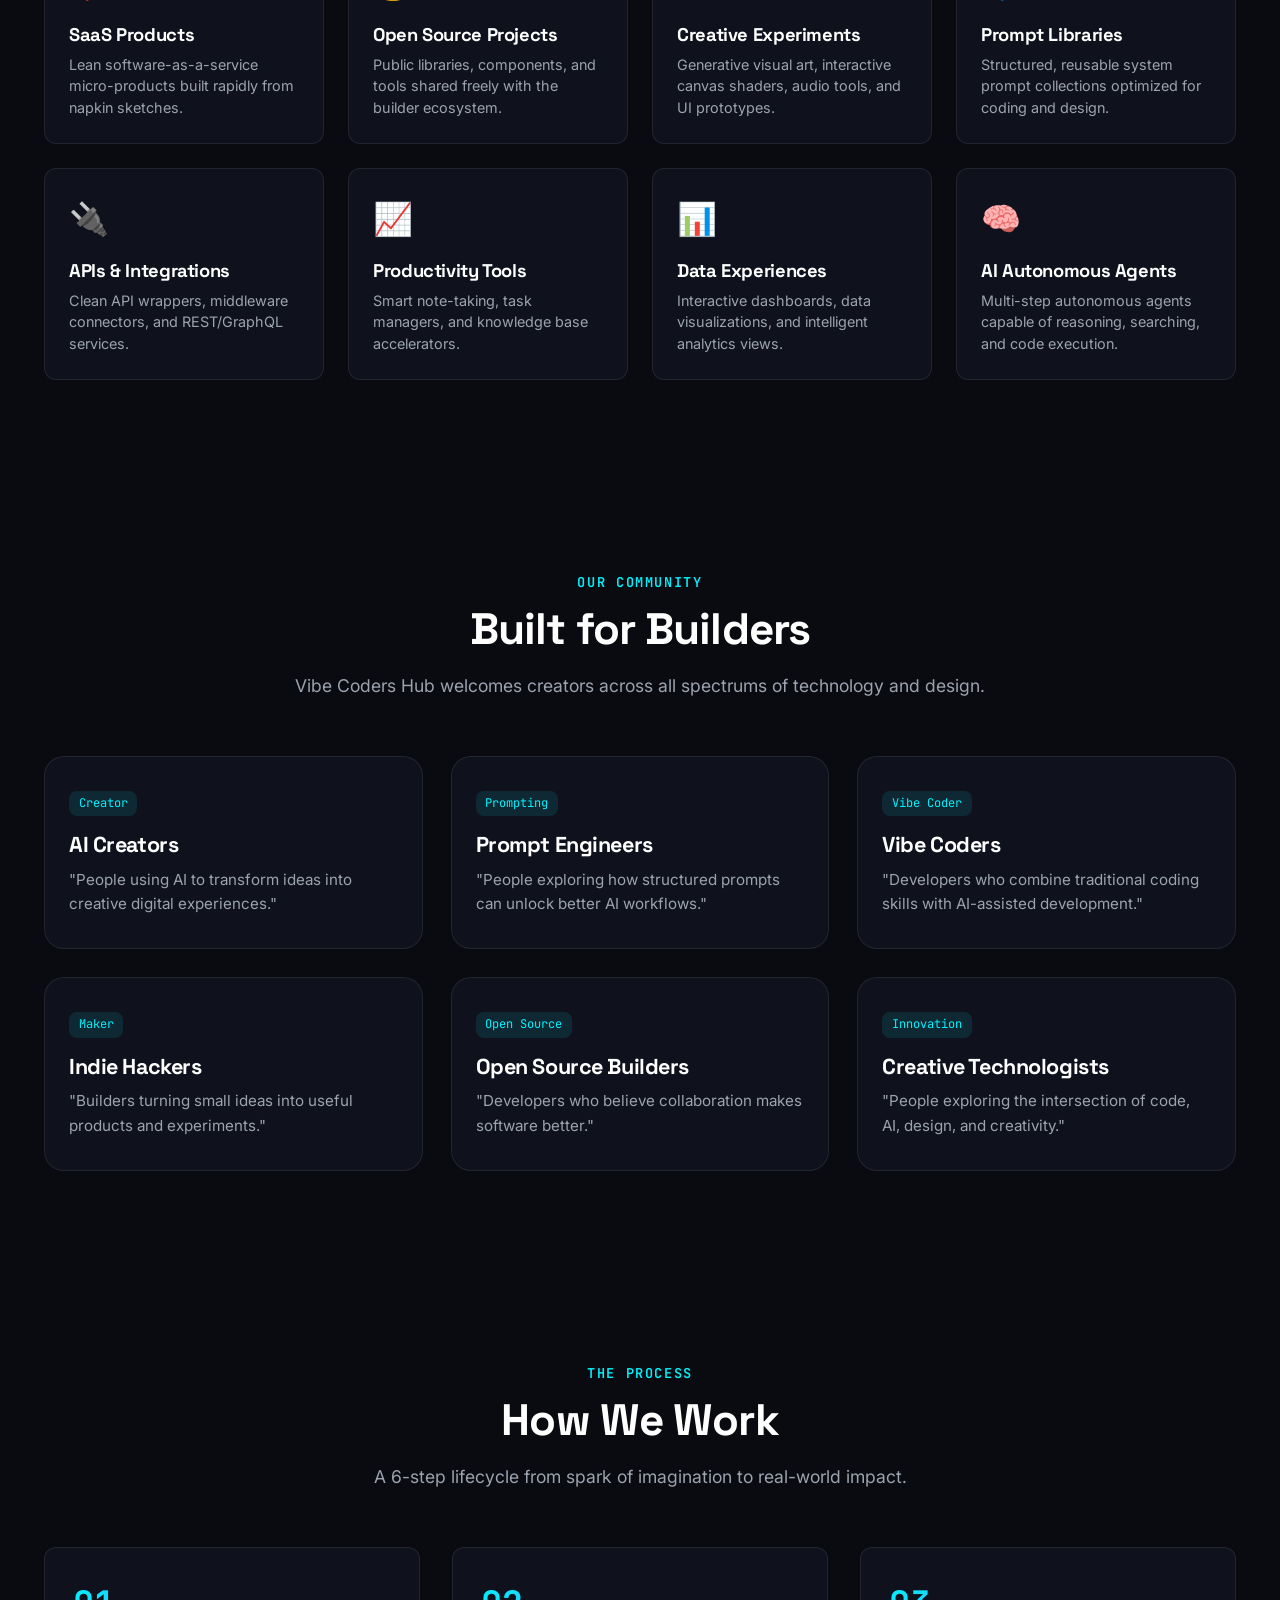
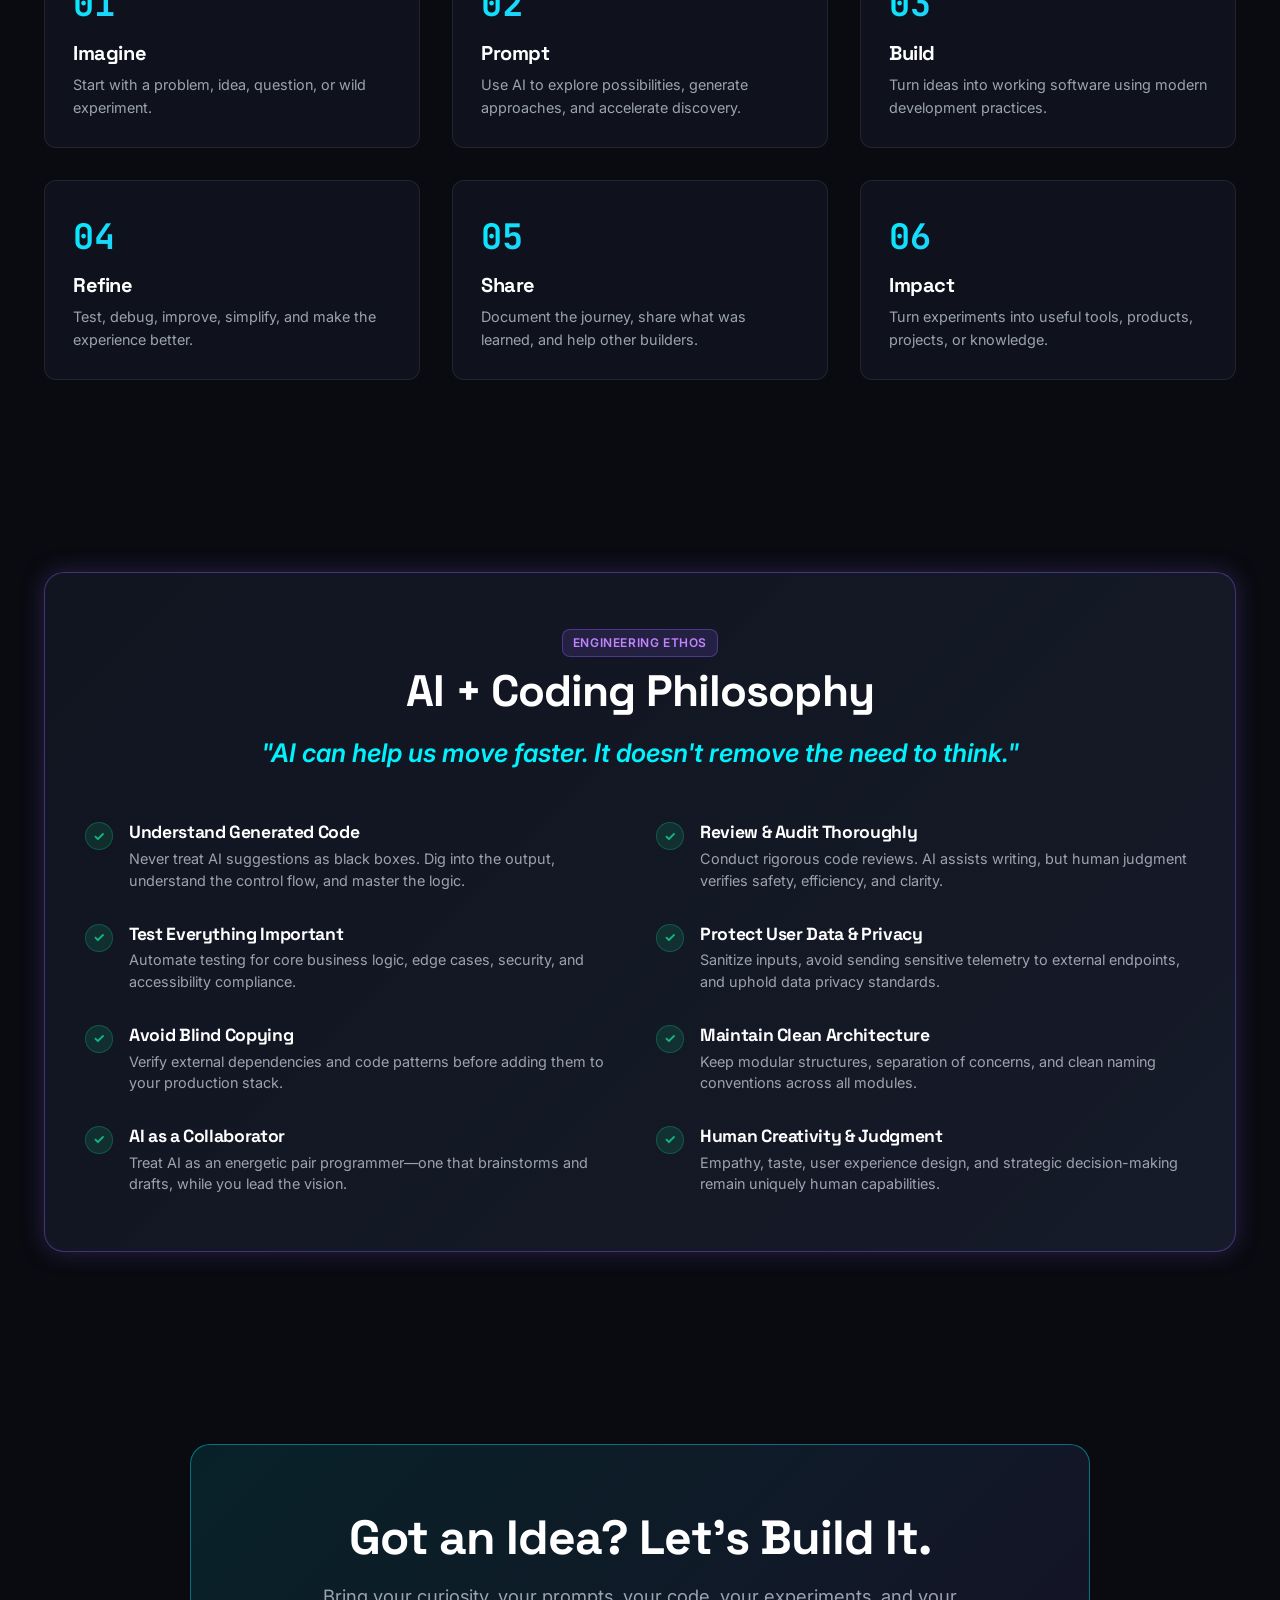
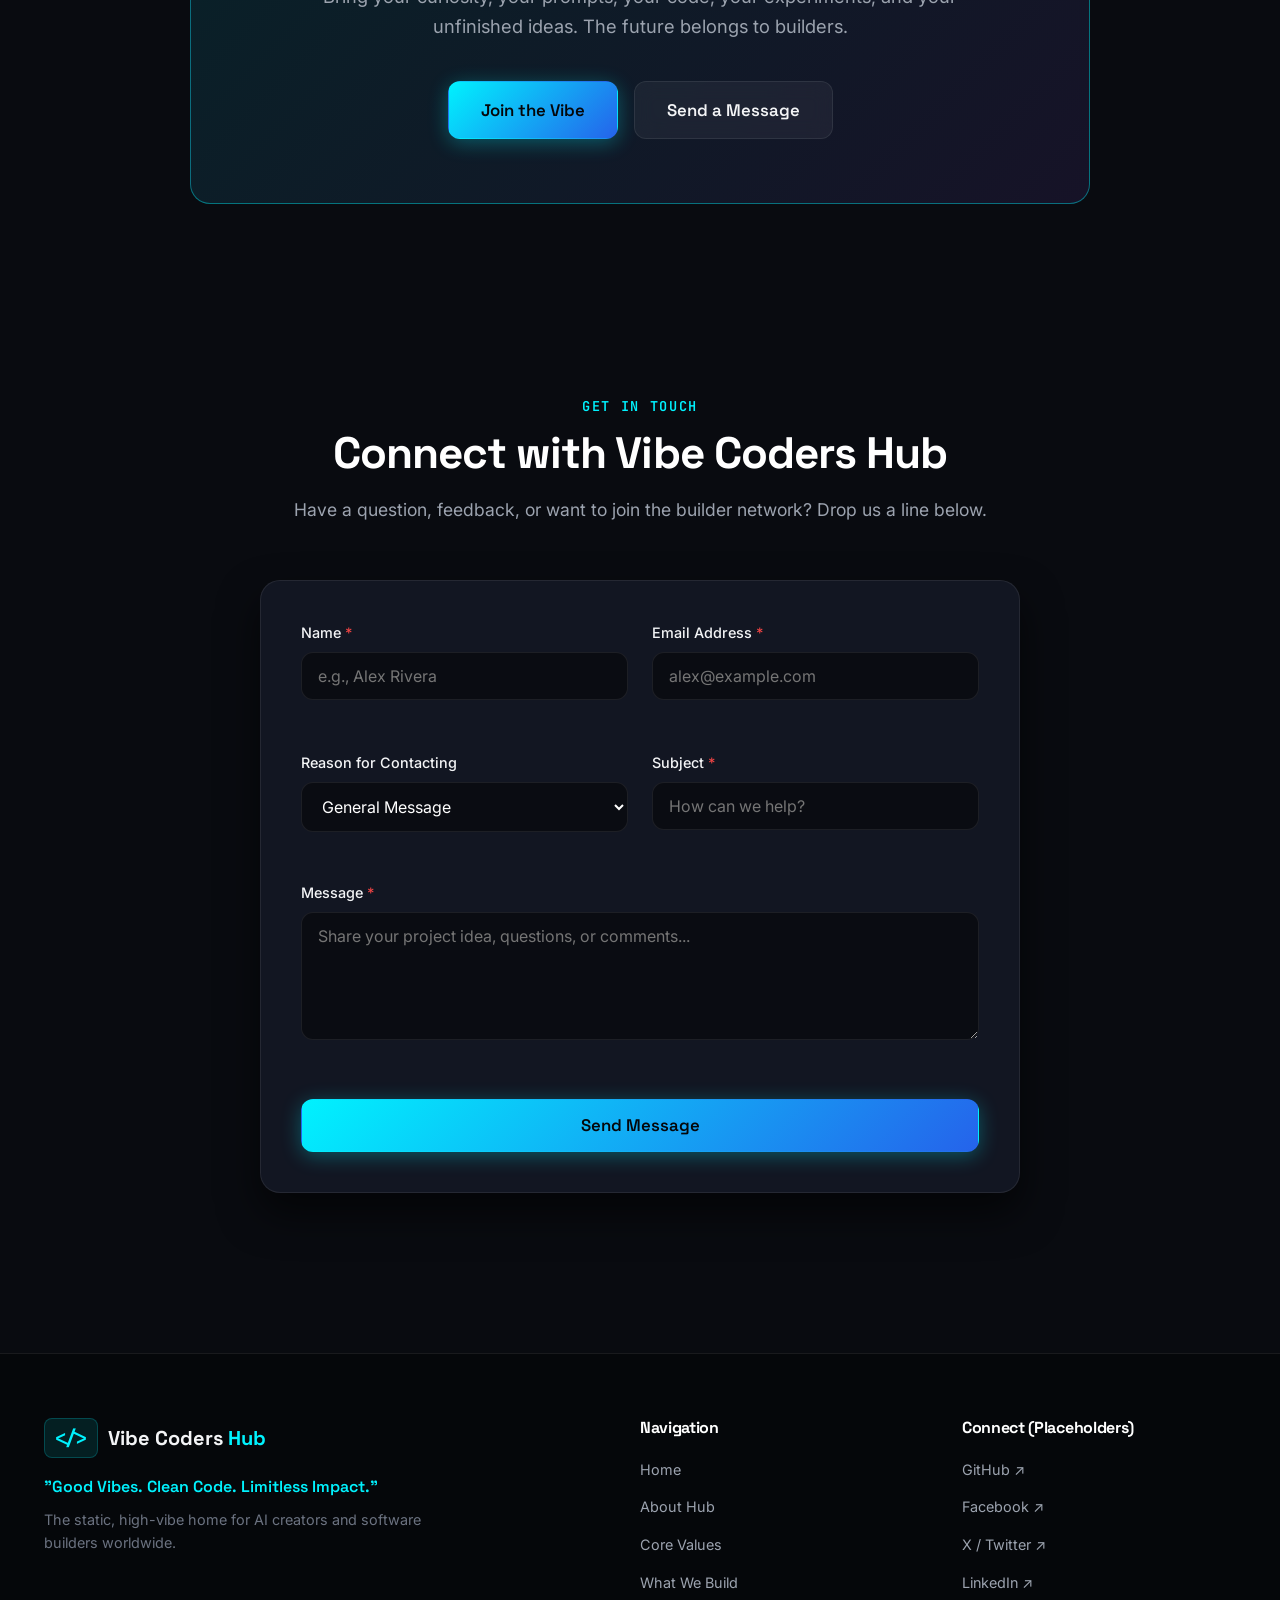
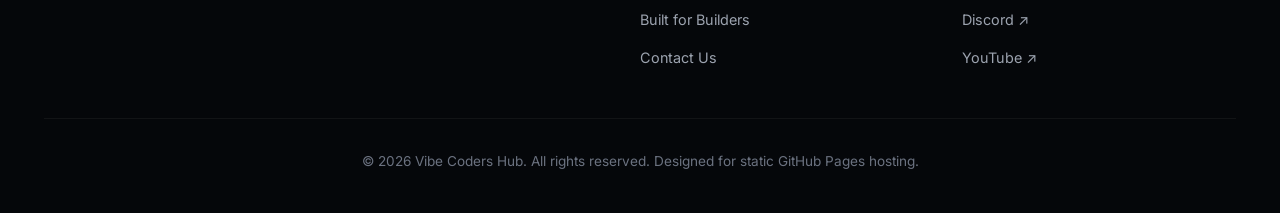
==== commit 7ba4f676: "Update contact form action and footer links" ====
--- a/index.html
+++ b/index.html
@@ -552,7 +552,7 @@
         </div>
 
         <div class="contact-card-wrapper">
-          <form class="contact-form" id="contact-form" action="https://formspree.io/f/YOUR_FORM_ID" method="POST" novalidate>
+          <form class="contact-form" id="contact-form" action="https://formspree.io/f/xeaoeenj" method="POST" novalidate>
             <!-- Formspree Spam Protection Honeypot -->
             <input type="text" name="_gotcha" tabindex="-1" autocomplete="off" class="honeypot-field" aria-hidden="true">
 
@@ -647,7 +647,8 @@
         <div class="footer-links-group">
           <h4 class="footer-heading">Connect (Placeholders)</h4>
           <ul class="footer-links">
-            <li><a href="https://github.com" target="_blank" rel="noopener noreferrer">GitHub ↗</a></li>
+            <li><a href="https://github.com/joemrnice/vibe-coders-hub.ai" target="_blank" rel="noopener noreferrer">GitHub ↗</a></li>
+            <li><a href="https://www.facebook.com/groups/1379652757208864" target="_blank" rel="noopener noreferrer">Facebook ↗</a></li>
             <li><a href="https://x.com" target="_blank" rel="noopener noreferrer">X / Twitter ↗</a></li>
             <li><a href="https://linkedin.com" target="_blank" rel="noopener noreferrer">LinkedIn ↗</a></li>
             <li><a href="https://discord.com" target="_blank" rel="noopener noreferrer">Discord ↗</a></li>
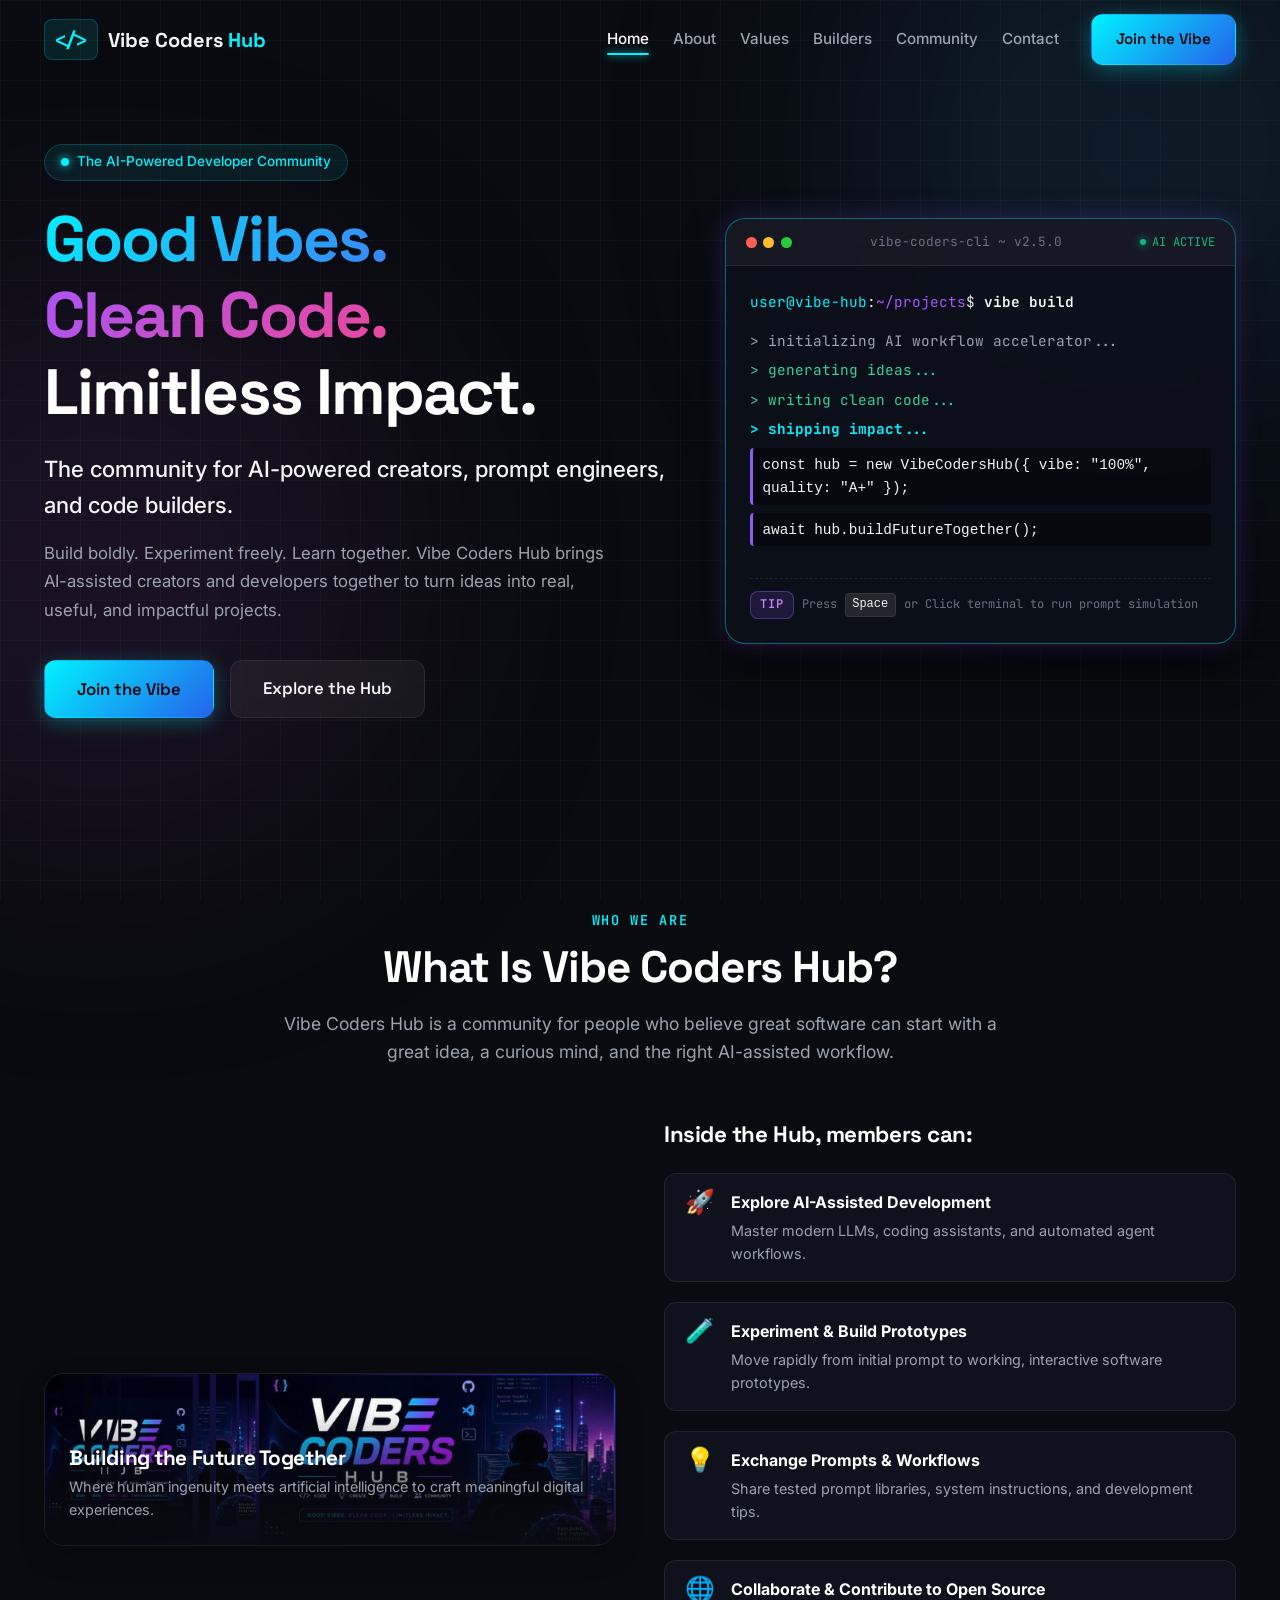
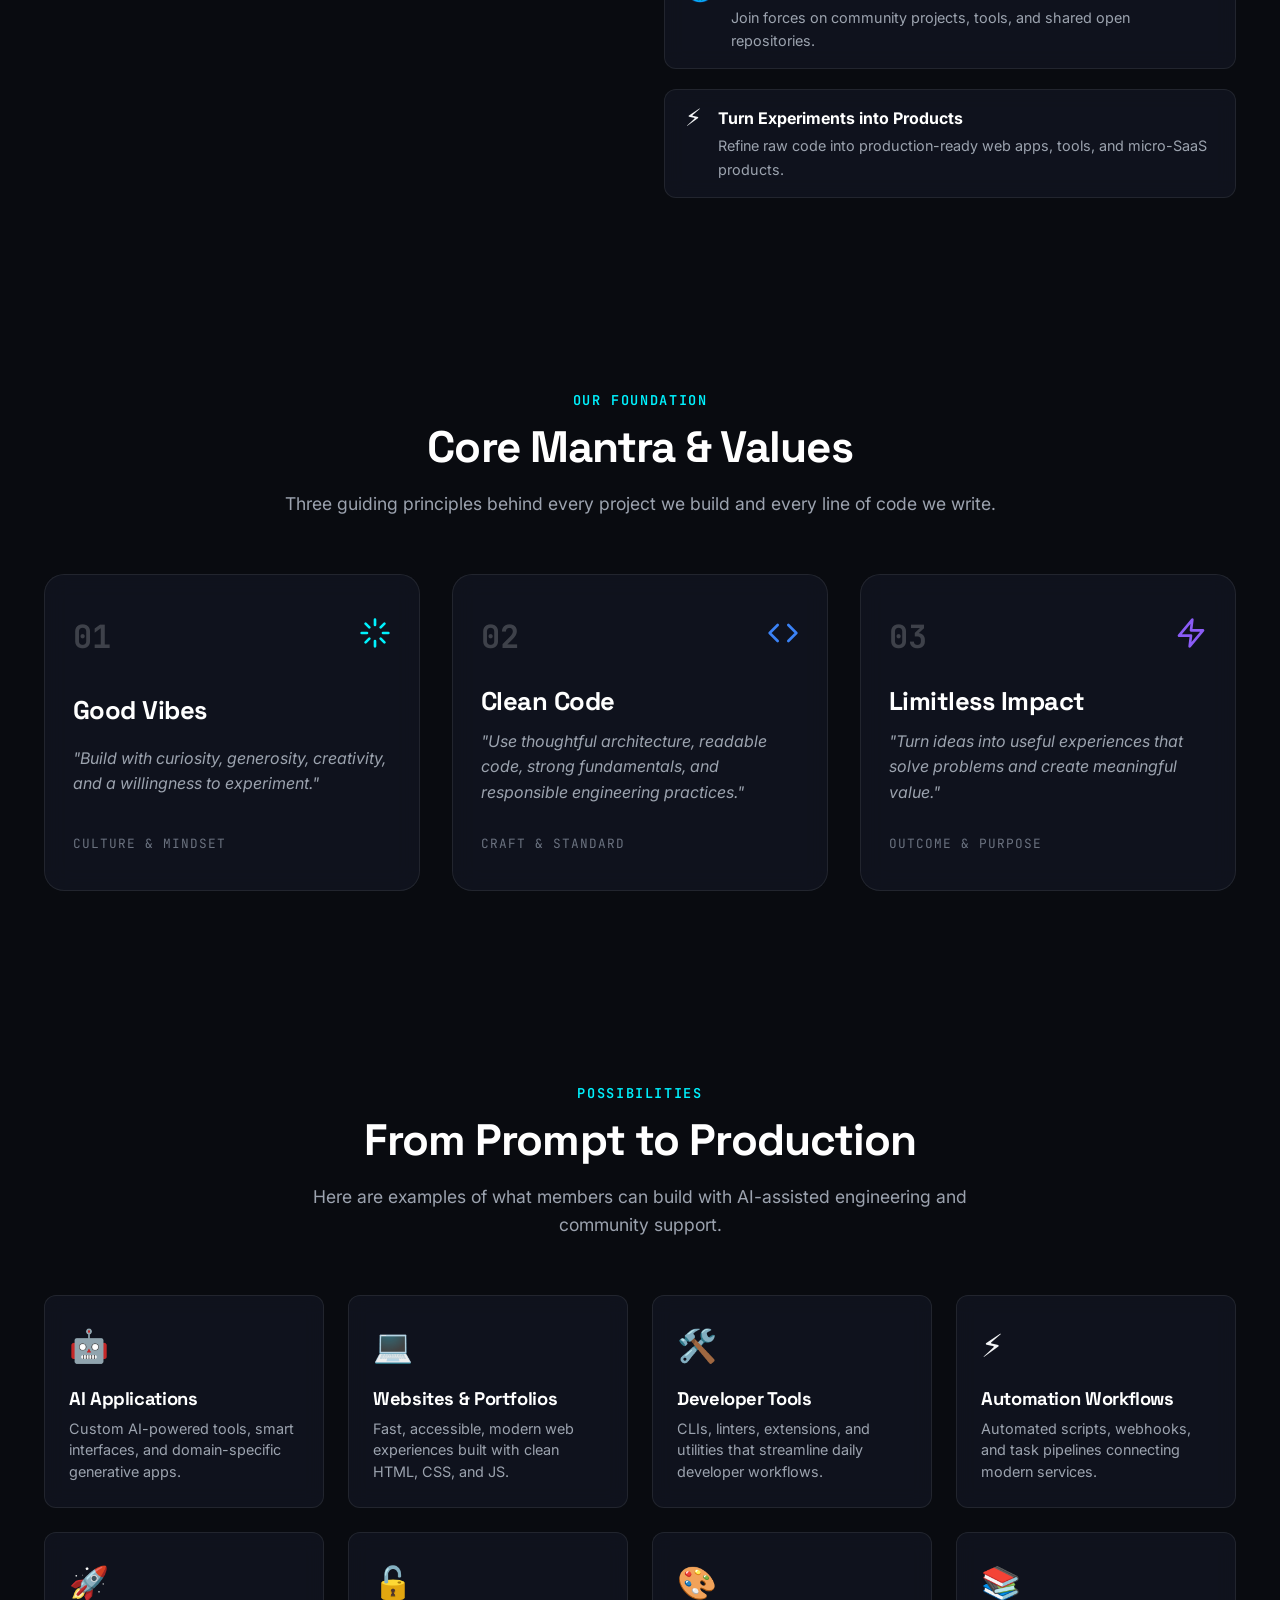
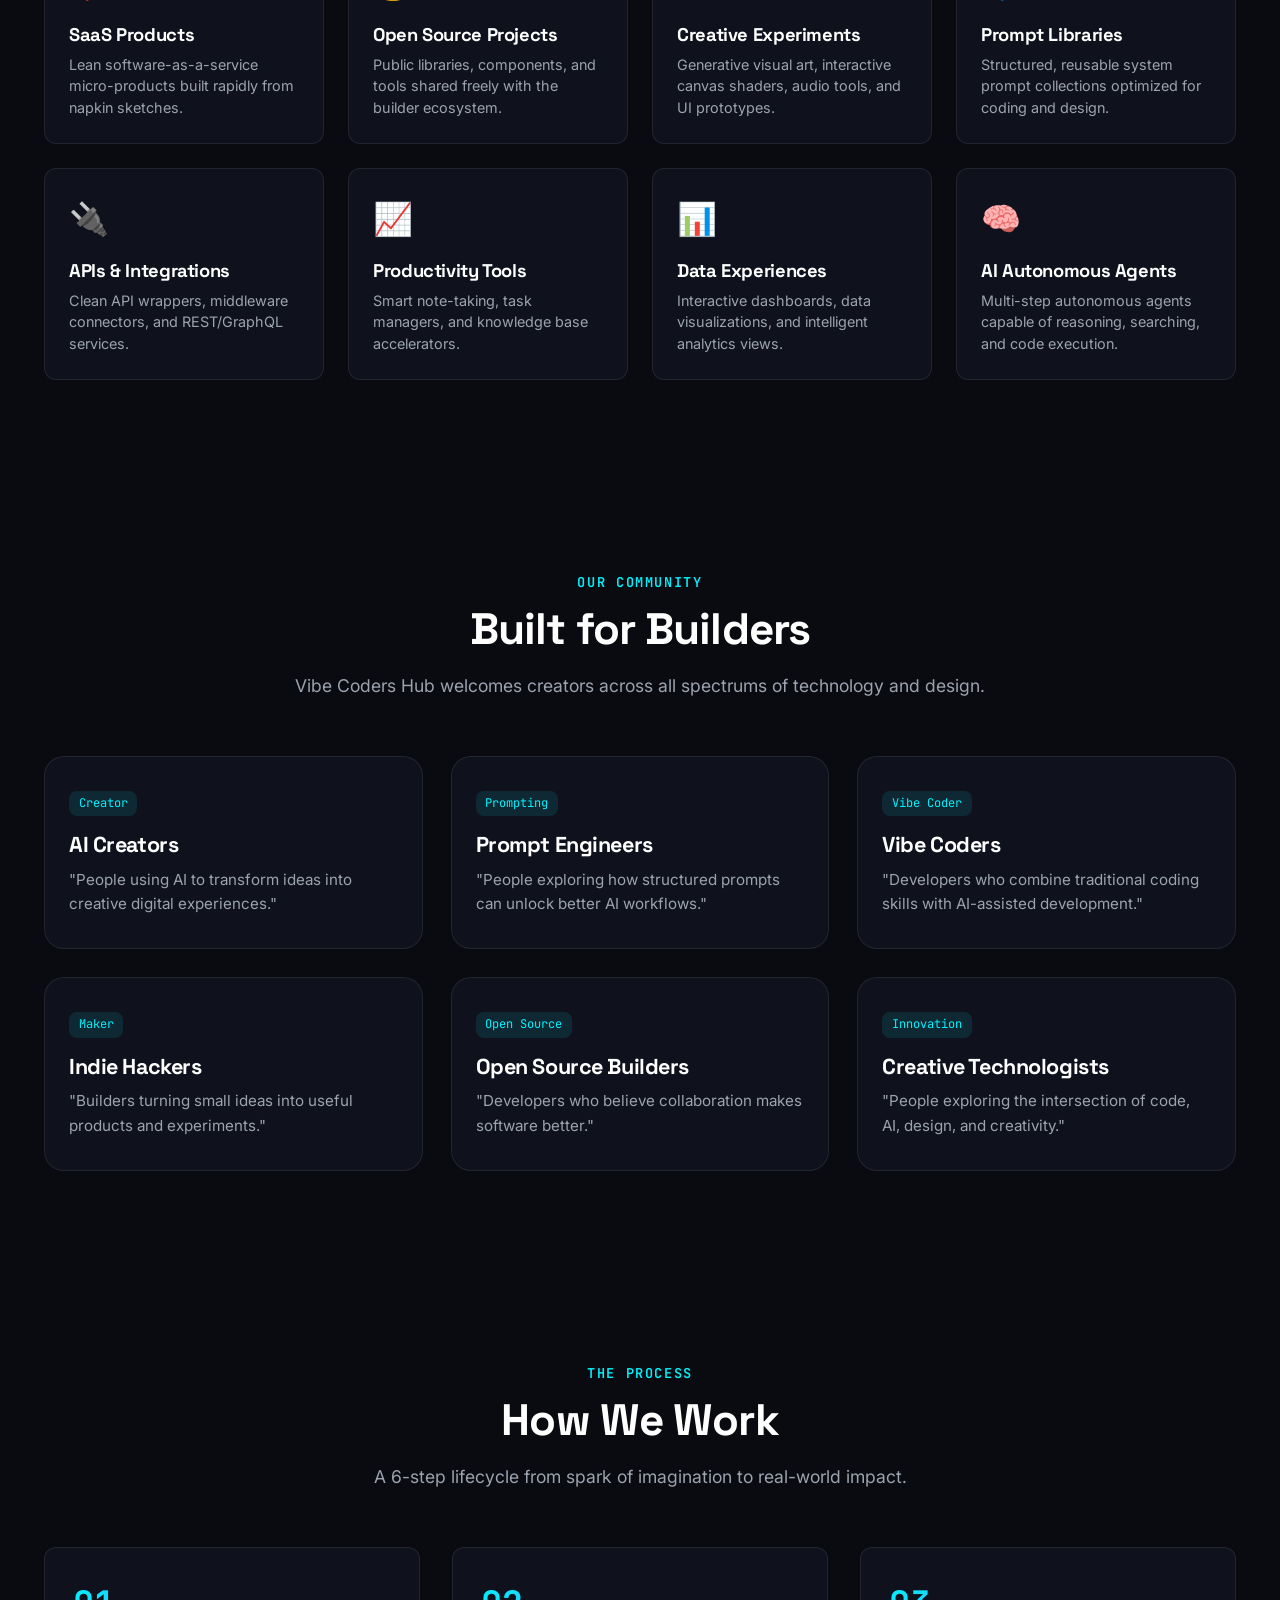
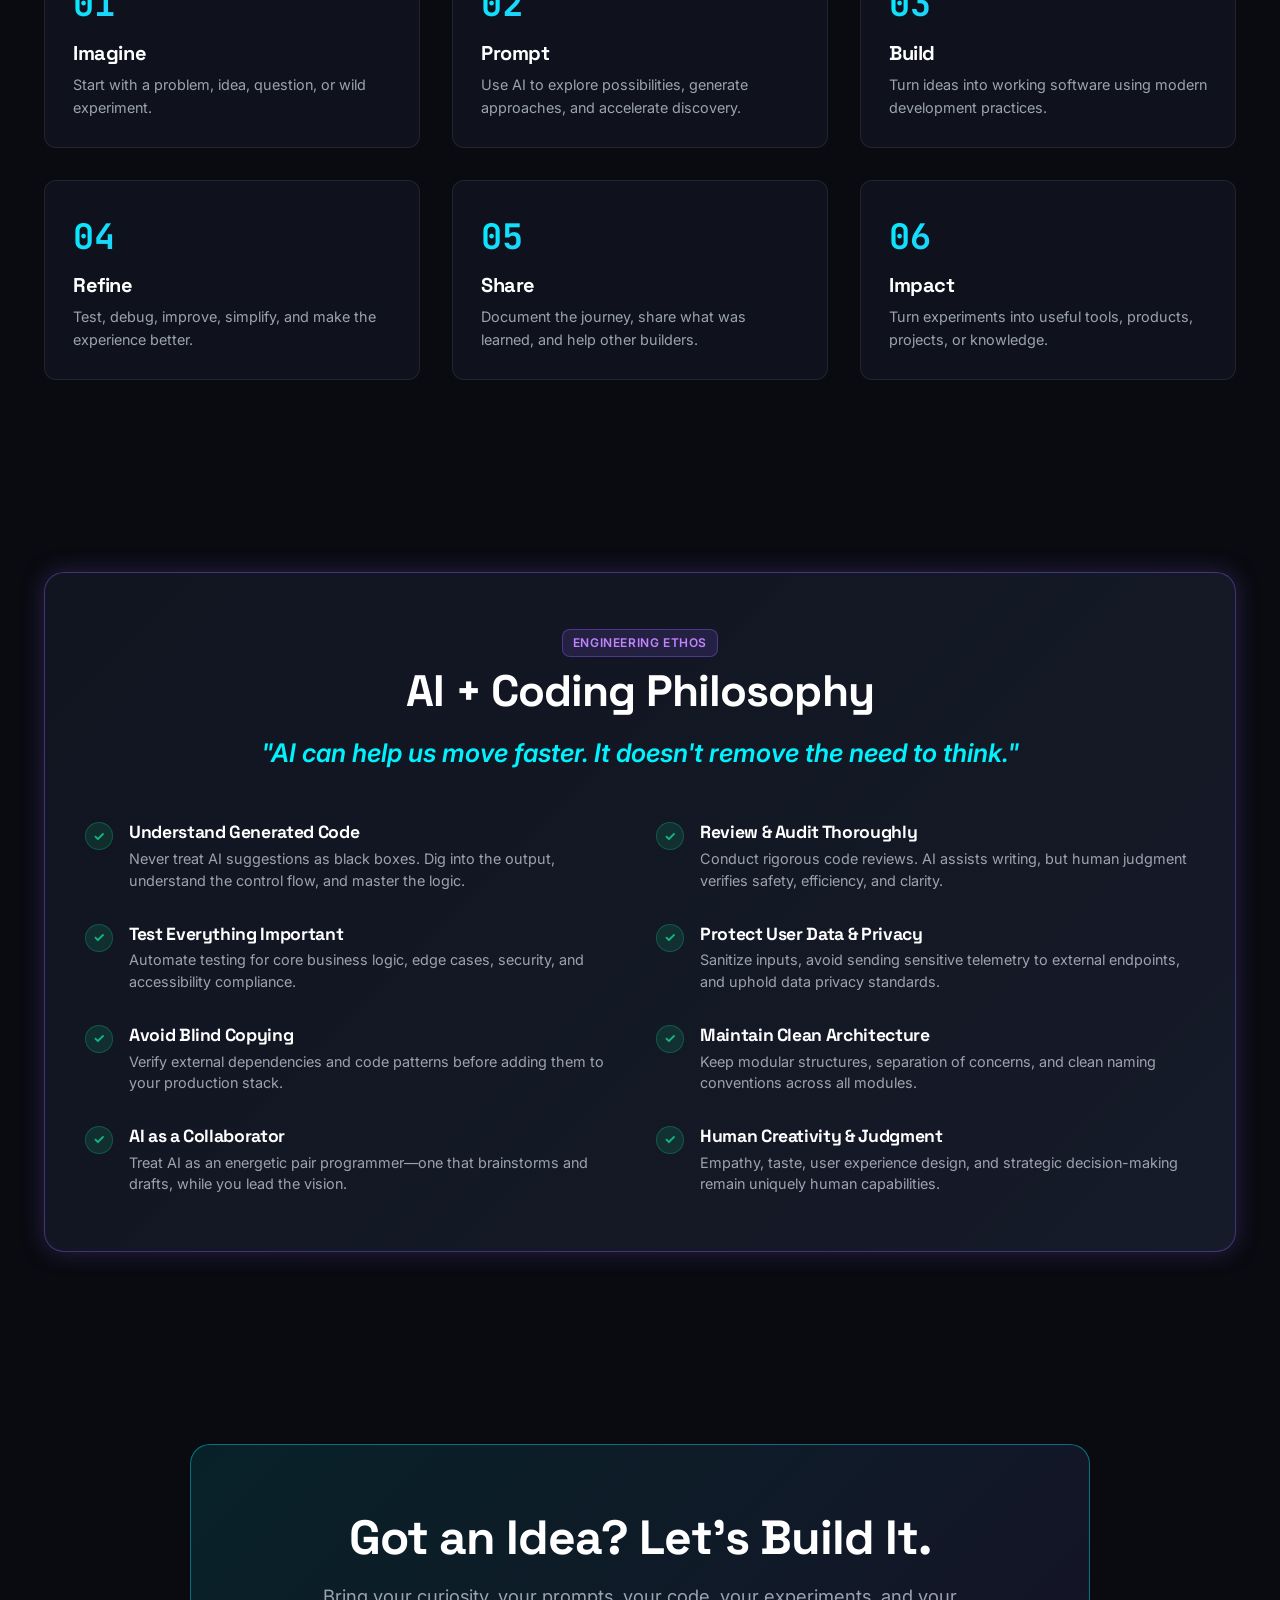
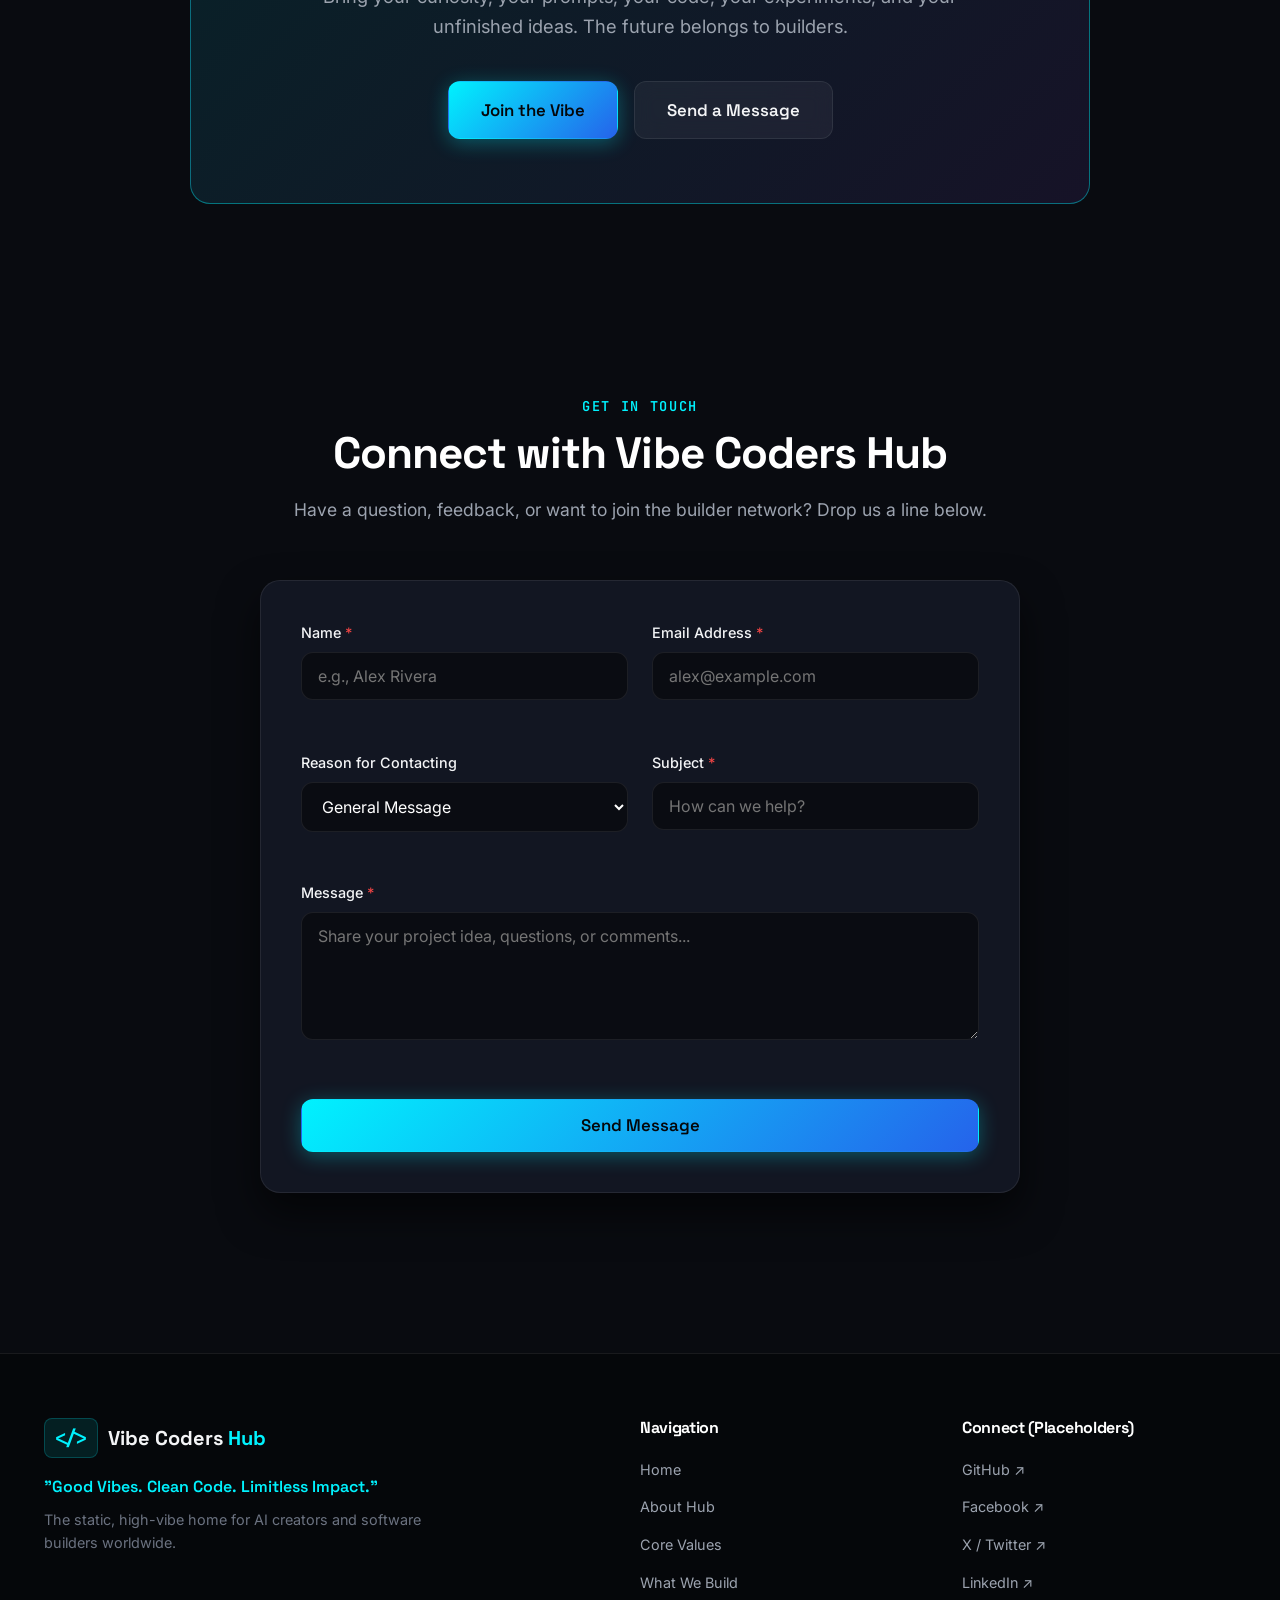
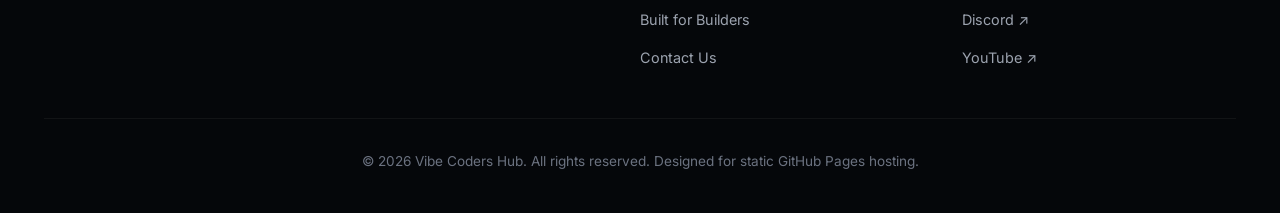
==== commit 140e7fc9: "Update index.html" ====
--- a/index.html
+++ b/index.html
@@ -650,7 +650,7 @@
             <li><a href="https://github.com/joemrnice/vibe-coders-hub.ai" target="_blank" rel="noopener noreferrer">GitHub ↗</a></li>
             <li><a href="https://www.facebook.com/groups/1379652757208864" target="_blank" rel="noopener noreferrer">Facebook ↗</a></li>
             <li><a href="https://x.com" target="_blank" rel="noopener noreferrer">X / Twitter ↗</a></li>
-            <li><a href="https://linkedin.com" target="_blank" rel="noopener noreferrer">LinkedIn ↗</a></li>
+            <li><a href="https://www.linkedin.com/groups/42832062" target="_blank" rel="noopener noreferrer">LinkedIn ↗</a></li>
             <li><a href="https://discord.com" target="_blank" rel="noopener noreferrer">Discord ↗</a></li>
             <li><a href="https://youtube.com" target="_blank" rel="noopener noreferrer">YouTube ↗</a></li>
           </ul>
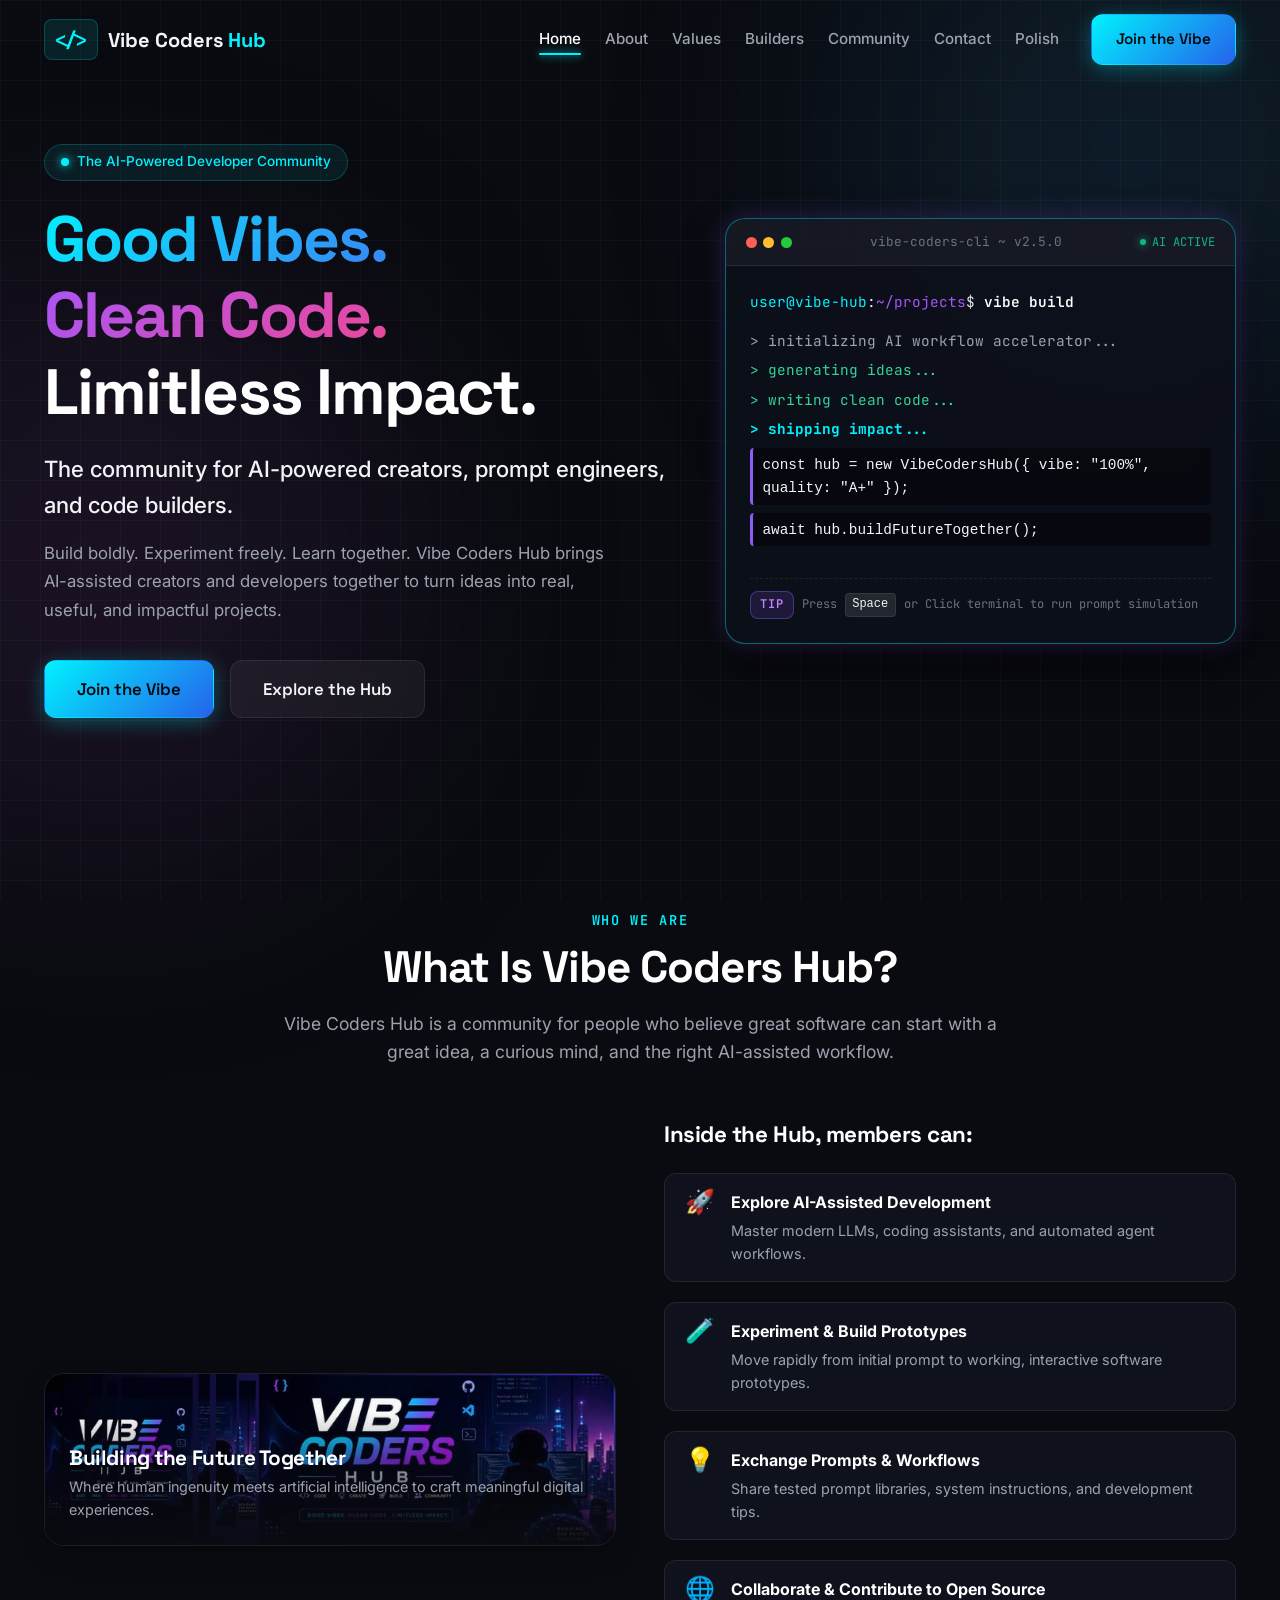
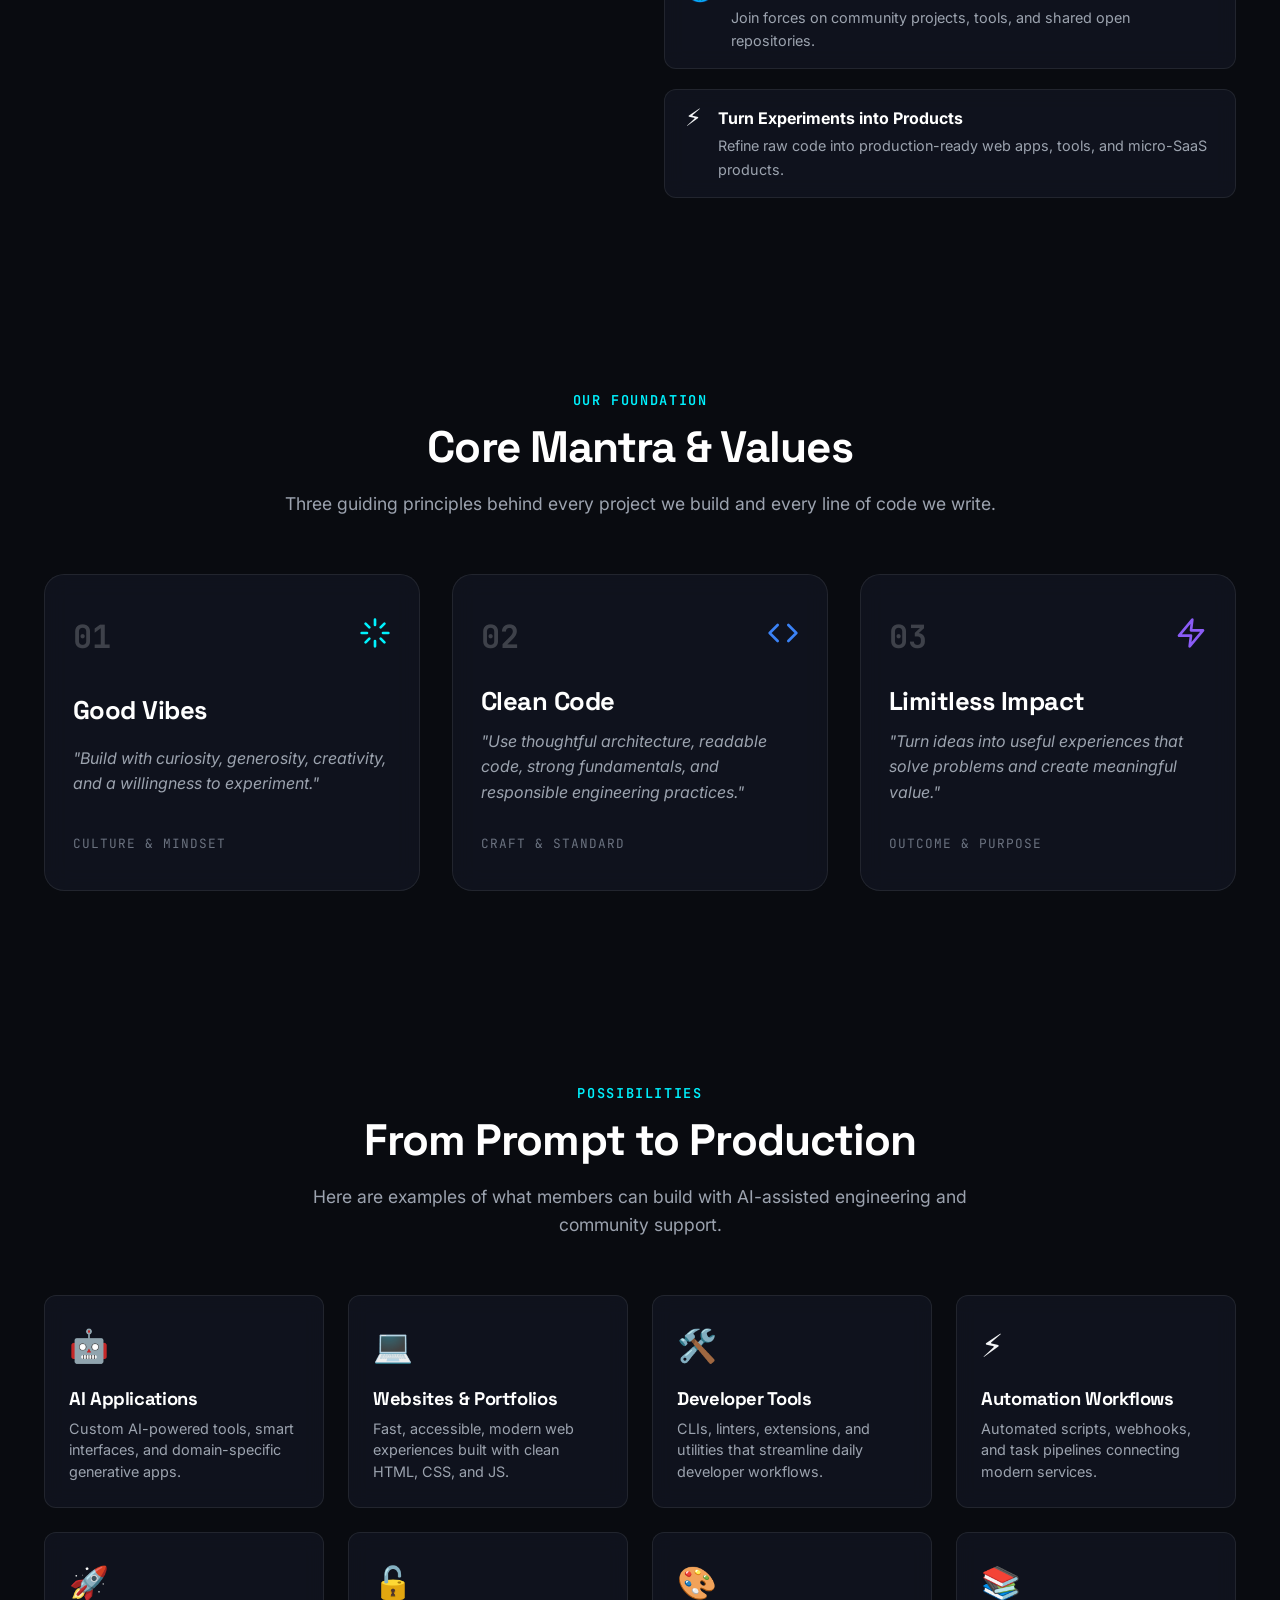
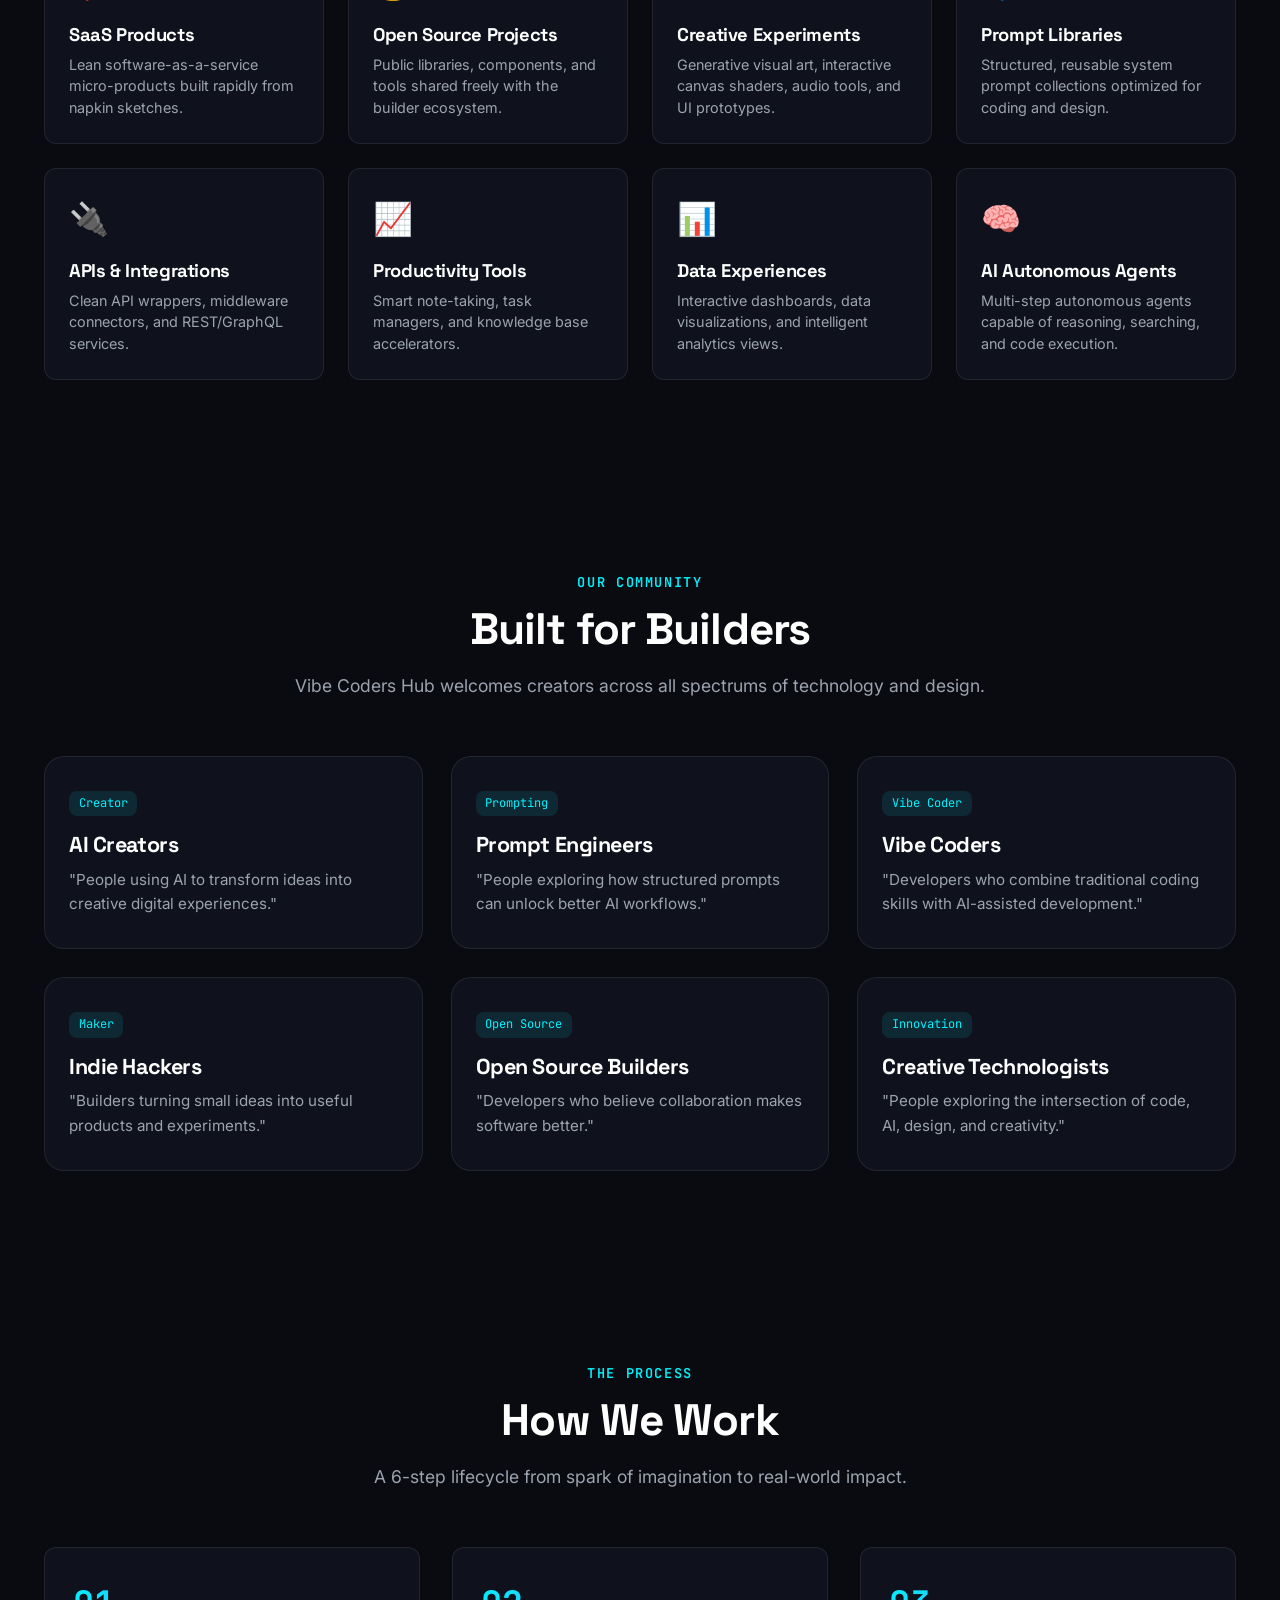
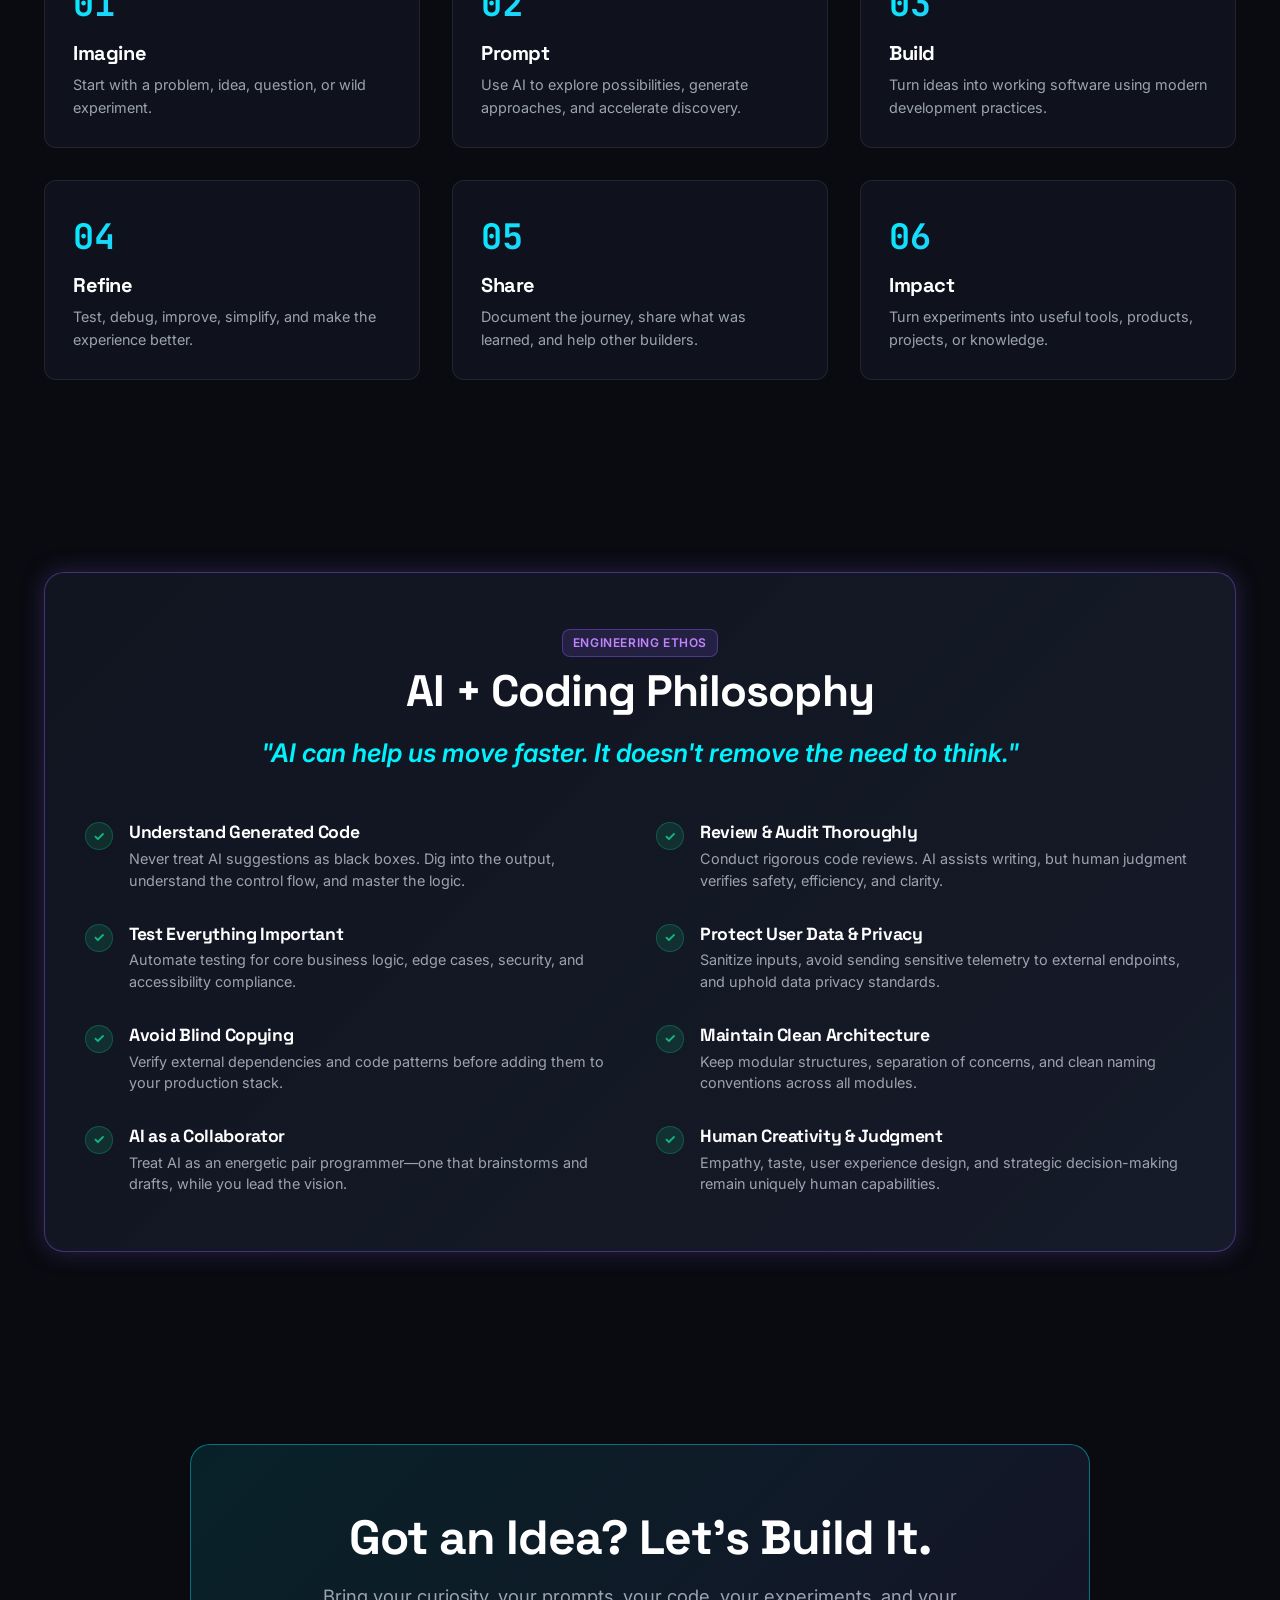
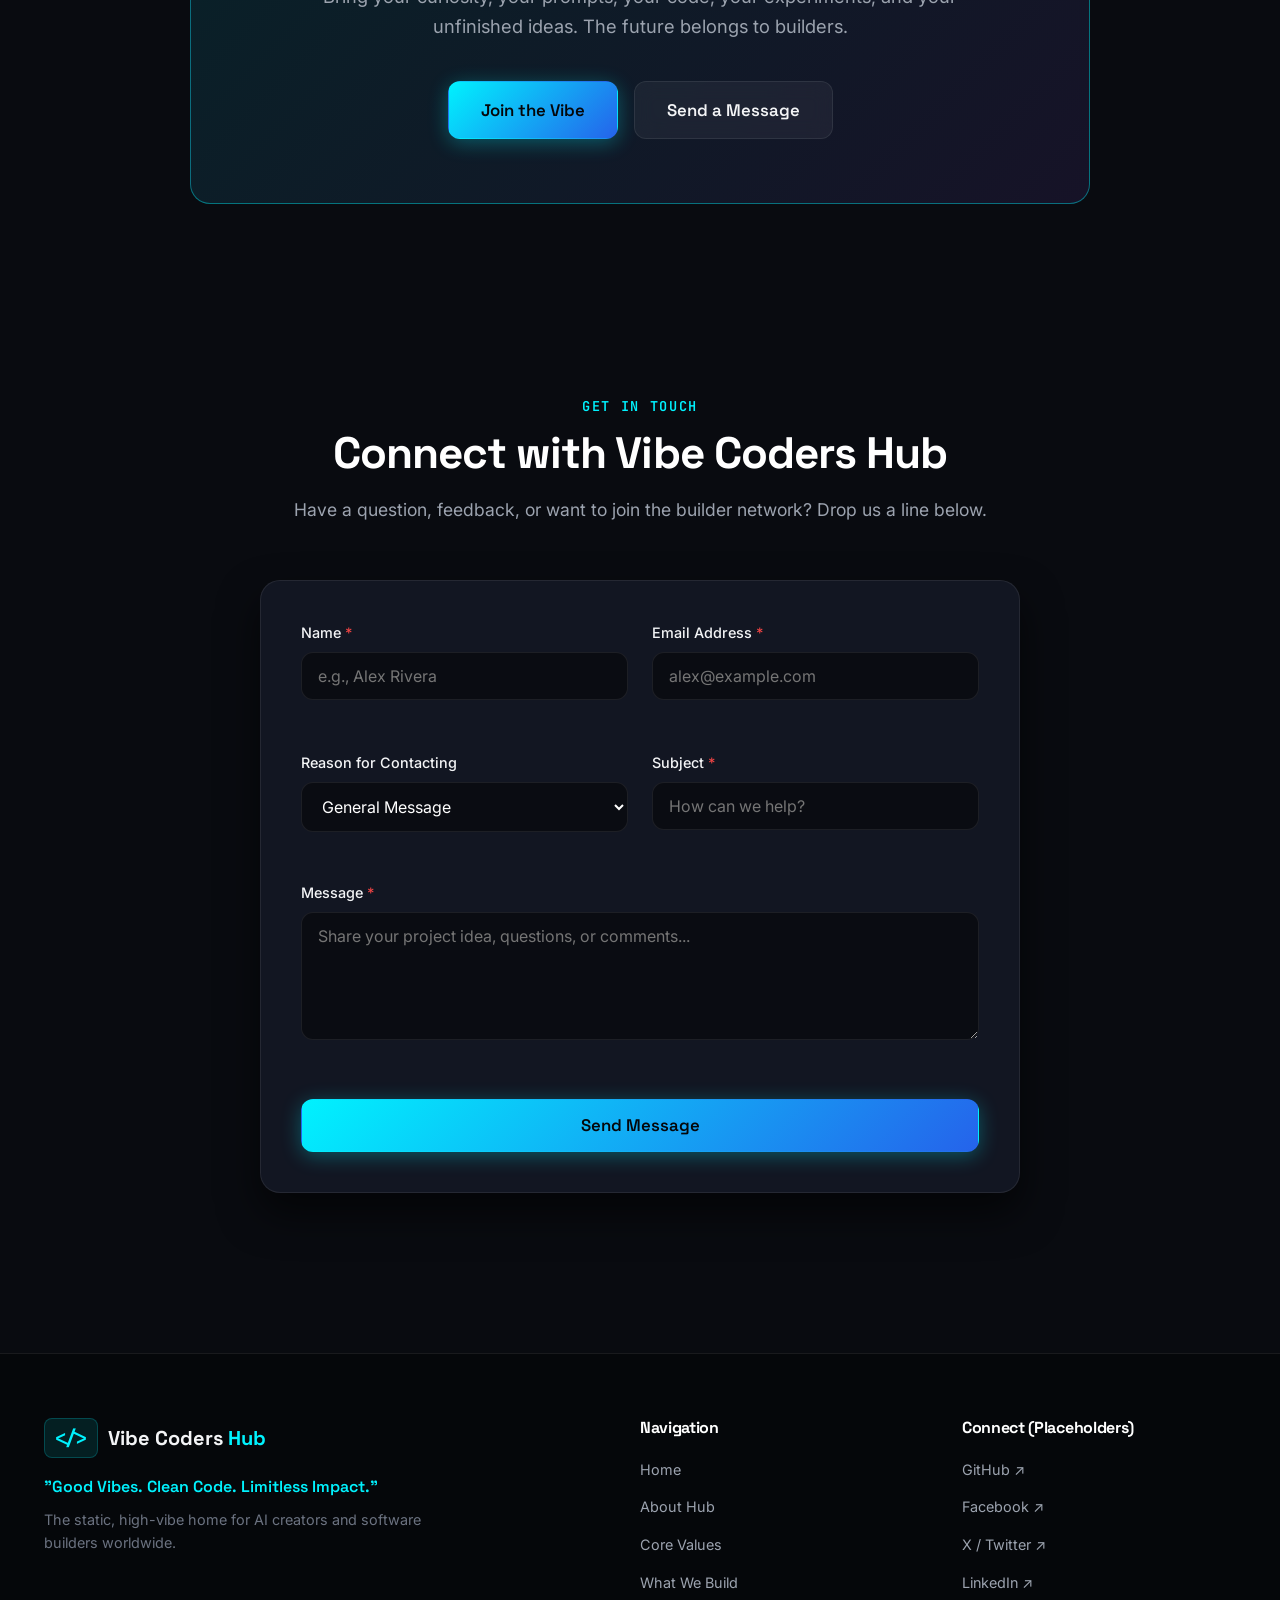
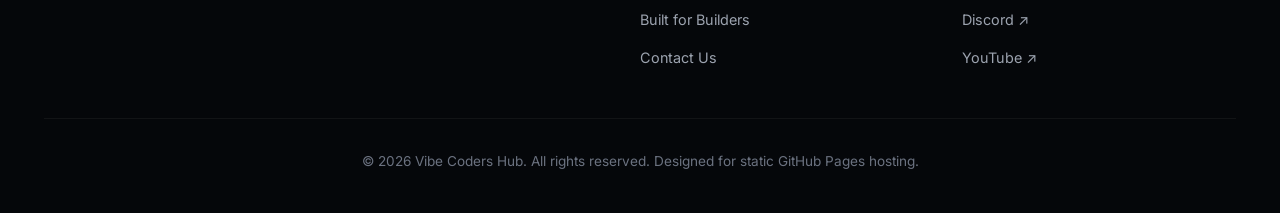
==== commit d3ebb7f2: "Add link to Polish in navigation menu" ====
--- a/index.html
+++ b/index.html
@@ -68,6 +68,7 @@
           <li><a href="#builders" class="nav-link">Builders</a></li>
           <li><a href="#community" class="nav-link">Community</a></li>
           <li><a href="#contact" class="nav-link">Contact</a></li>
+          <li><a href="vibe-coders-hub-polish.ai/" class="nav-link">Polish</a></li>
         </ul>
         <a href="#contact" class="btn btn-primary nav-cta">Join the Vibe</a>
       </nav>
@@ -651,7 +652,7 @@
             <li><a href="https://www.facebook.com/groups/1379652757208864" target="_blank" rel="noopener noreferrer">Facebook ↗</a></li>
             <li><a href="https://x.com" target="_blank" rel="noopener noreferrer">X / Twitter ↗</a></li>
             <li><a href="https://www.linkedin.com/groups/42832062" target="_blank" rel="noopener noreferrer">LinkedIn ↗</a></li>
-            <li><a href="https://discord.com" target="_blank" rel="noopener noreferrer">Discord ↗</a></li>
+            <li><a href="https://discord.gg/YvepMUQZ4" target="_blank" rel="noopener noreferrer">Discord ↗</a></li>
             <li><a href="https://youtube.com" target="_blank" rel="noopener noreferrer">YouTube ↗</a></li>
           </ul>
         </div>
